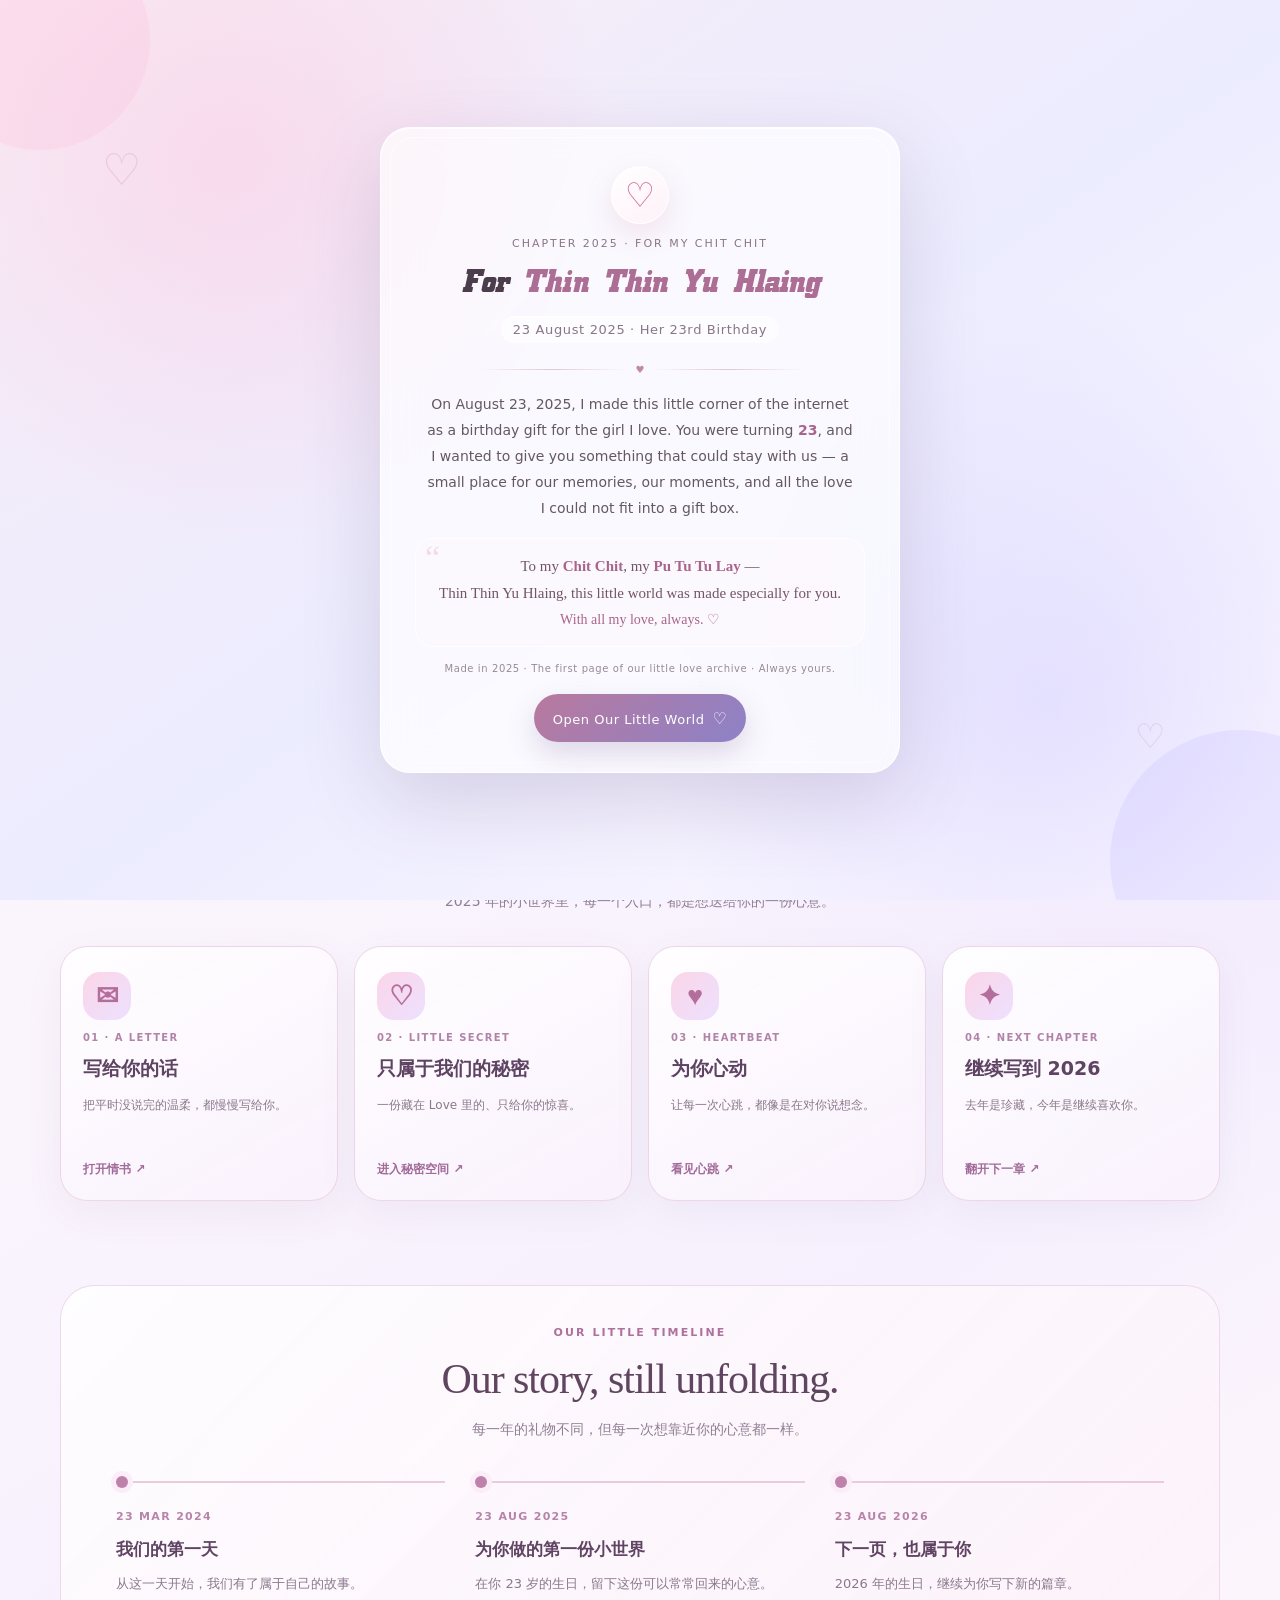
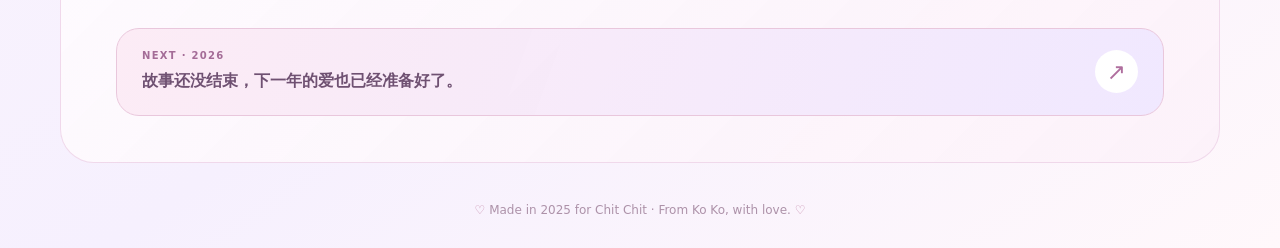
==== 2025-For-My-Girlfriend/index.html @ 8fcfdfe8 "Add files via upload" ====
<!DOCTYPE html>
<html lang="en">

<head>
    <link rel="manifest" href="../manifest.webmanifest">
    <meta name="mobile-web-app-capable" content="yes">
    <meta name="application-name" content="Our Love Hub">
    <meta charset="utf-8">
    <meta name="viewport" content="width=device-width, initial-scale=1.0">

    <title>Always Yours · 2025</title>

    <!-- CSS -->
    <link rel="stylesheet" href="css/style.css">

    <style>
      /* Critical opening-screen styles: keep the introduction above the existing homepage. */
      body.intro-locked { overflow: hidden !important; }
      #love-intro { position: fixed !important; inset: 0 !important; z-index: 99999 !important; display: flex !important; align-items: center !important; justify-content: center !important; }
      #love-intro.is-hidden { opacity: 0 !important; visibility: hidden !important; pointer-events: none !important; }
      #content { position: relative; z-index: 1; }
    </style>

    <!-- 图标 -->
    <link rel="icon" href="icons/apple-touch-icon.png">
    <link rel="apple-touch-icon" href="icons/apple-touch-icon.png">

    <meta name="apple-mobile-web-app-capable" content="yes">
    <meta name="apple-mobile-web-app-title" content="Our Love Hub">
    <meta name="theme-color" content="#f7eef9">

    <!-- Remember this little world after the first visit. -->
    <script>
      (function () {
        try {
          if (localStorage.getItem("thinthin_story_seen") === "1") {
            document.documentElement.classList.add("story-unlocked");
          }
        } catch (e) {
          try {
            if (sessionStorage.getItem("thinthin_story_seen") === "1") {
              document.documentElement.classList.add("story-unlocked");
            }
          } catch (_) {}
        }
      })();
    </script>

    <!-- JS -->
    <script src="js/index.js" defer></script>
<link rel="stylesheet" href="../assets/love-hub-family.css?v=20261009">
<script defer src="../assets/love-hub-family.js?v=20261009"></script>
<link rel="stylesheet" href="css/2025-responsive.css?v=20261009b">
</head>

<body class="intro-locked page-2025-home">
<!-- Unified Our Love Hub navigation -->
<header class="hub-family-nav" aria-label="Our Love Hub 网站导航">
  <a class="hub-brand" href="../Our-Journey/" aria-label="返回 Our Journey">
    <img src="../assets/icon-192.png" width="44" height="44" alt="Our Love Hub" loading="eager">
    <span><strong>Our Love Hub</strong><small>2024.03.23 · M ♡ T</small></span>
  </a>
  <nav class="hub-family-links" aria-label="爱的章节">
    <a href="../Our-Journey/" data-hub-page="journey">我们的世界</a>
    <a href="../2025-For-My-Girlfriend/" data-hub-page="2025">2025</a>
    <a href="../2026-For-My-Girlfriend/" data-hub-page="2026">2026</a>
    <a href="../Always-Yours-Chat/" data-hub-page="chat">悄悄话 ↗</a>
  </nav>
  <button class="hub-install-button" type="button" data-hub-install>♡ <span>添加到桌面</span></button>
</header>

  <section id="love-intro" class="love-intro" aria-label="A little introduction">
    <div class="intro-glow intro-glow-one"></div>
    <div class="intro-glow intro-glow-two"></div>
    <div class="intro-card">
      <div class="intro-heart" aria-hidden="true">♡</div>
      <p class="intro-kicker">CHAPTER 2025 · FOR MY CHIT CHIT</p>
      <h1>For <span>Thin Thin Yu Hlaing</span></h1>
      <p class="intro-date">23 August 2025 · Her 23rd Birthday</p>
      <div class="intro-divider"><span>♥</span></div>
      <p class="intro-message">
        On August 23, 2025, I made this little corner of the internet as a birthday gift for the girl I love.
        You were turning <strong>23</strong>, and I wanted to give you something that could stay with us —
        a small place for our memories, our moments, and all the love I could not fit into a gift box.
      </p>
      <p class="intro-love">
        To my <strong>Chit Chit</strong>, my <strong>Pu Tu Tu Lay</strong> —<br>
        Thin Thin Yu Hlaing, this little world was made especially for you.
        <br><span class="intro-sign">With all my love, always. ♡</span>
      </p>
      <p class="intro-made">Made in 2025 · The first page of our little love archive · Always yours.</p>
      <button id="enter-love" class="enter-love" type="button">
        <span>Open Our Little World</span><b aria-hidden="true">♡</b>
      </button>
    </div>
  </section>
  <main id="content" class="love2025-home" aria-label="2025 年的我们的故事">
    <section class="year2025-hero" aria-labelledby="year2025-heading">
      <div class="year2025-hero-copy">
        <p class="year2025-eyebrow"><span aria-hidden="true">✦</span> CHAPTER 2025 · A LITTLE WORLD MADE FOR YOU</p>
        <div class="year2025-birthday-tag"><span aria-hidden="true">♡</span> 23 AUGUST 2025 · 23RD BIRTHDAY</div>
        <h1 id="year2025-heading">The little moments<br><em>we call ours.</em></h1>
        <p class="year2025-hero-lead">这一年，把我想对你说的话、一起走过的日子，还有所有小小的喜欢，收藏在这里。</p>
        <p class="year2025-hero-sub">For Thin Thin Yu Hlaing — my Chit Chit, my always. ♡</p>
        <div class="year2025-hero-actions">
          <a class="year2025-button year2025-button-primary" href="./message/index.html">读一封写给你的信 <span aria-hidden="true">↗</span></a>
          <a class="year2025-button year2025-button-outline" href="#year2025-memories">看看我们的故事 <span aria-hidden="true">↓</span></a>
        </div>
        <div class="year2025-counter" aria-live="off"><span aria-hidden="true">♥</span><span id="runtime_span">从 2024.03.23 开始</span></div>
      </div>
      <div class="year2025-hero-art" aria-label="Ko Ko 和 Chit Chit 的合影卡片">
        <div class="year2025-aura year2025-aura-one" aria-hidden="true"></div>
        <div class="year2025-aura year2025-aura-two" aria-hidden="true"></div>
        <div class="year2025-photo-card year2025-photo-ko">
          <img src="img/boy.jpg" alt="Ko Ko" width="320" height="320" loading="eager">
          <span>Ko Ko</span>
        </div>
        <div class="year2025-photo-card year2025-photo-chit">
          <img src="img/girl.jpg" alt="Chit Chit" width="320" height="320" loading="eager">
          <span>Chit Chit</span>
        </div>
        <div class="year2025-art-mark" aria-hidden="true">M <span>♡</span> T</div>
        <p class="year2025-art-foot">EST. 23 MAR 2024 · TODAY, TOMORROW, ALWAYS</p>
      </div>
    </section>

    <section id="year2025-memories" class="year2025-section" aria-labelledby="year2025-memories-title">
      <div class="year2025-heading-group">
        <span class="year2025-section-label">JUST THE TWO OF US <span aria-hidden="true">♡</span></span>
        <h2 id="year2025-memories-title">Four little places, one big love.</h2>
        <p>2025 年的小世界里，每一个入口，都是想送给你的一份心意。</p>
      </div>
      <div class="year2025-memory-grid">
        <a class="year2025-memory year2025-letter" href="./message/index.html">
          <span class="year2025-memory-symbol" aria-hidden="true">✉</span>
          <span class="year2025-memory-kicker">01 · A LETTER</span>
          <strong>写给你的话</strong>
          <span class="year2025-memory-copy">把平时没说完的温柔，都慢慢写给你。</span>
          <span class="year2025-memory-link">打开情书 ↗</span>
        </a>
        <a class="year2025-memory year2025-secret" href="./Love/index.html">
          <span class="year2025-memory-symbol" aria-hidden="true">♡</span>
          <span class="year2025-memory-kicker">02 · LITTLE SECRET</span>
          <strong>只属于我们的秘密</strong>
          <span class="year2025-memory-copy">一份藏在 Love 里的、只给你的惊喜。</span>
          <span class="year2025-memory-link">进入秘密空间 ↗</span>
        </a>
        <a class="year2025-memory year2025-heart" href="./heartbeat/index.html">
          <span class="year2025-memory-symbol" aria-hidden="true">♥</span>
          <span class="year2025-memory-kicker">03 · HEARTBEAT</span>
          <strong>为你心动</strong>
          <span class="year2025-memory-copy">让每一次心跳，都像是在对你说想念。</span>
          <span class="year2025-memory-link">看见心跳 ↗</span>
        </a>
        <a class="year2025-memory year2025-next" href="../2026-For-My-Girlfriend/">
          <span class="year2025-memory-symbol" aria-hidden="true">✦</span>
          <span class="year2025-memory-kicker">04 · NEXT CHAPTER</span>
          <strong>继续写到 2026</strong>
          <span class="year2025-memory-copy">去年是珍藏，今年是继续喜欢你。</span>
          <span class="year2025-memory-link">翻开下一章 ↗</span>
        </a>
      </div>
    </section>

    <section class="year2025-timeline" aria-labelledby="year2025-timeline-heading">
      <div class="year2025-timeline-intro">
        <span class="year2025-section-label">OUR LITTLE TIMELINE</span>
        <h2 id="year2025-timeline-heading">Our story, still unfolding.</h2>
        <p>每一年的礼物不同，但每一次想靠近你的心意都一样。</p>
      </div>
      <ol class="year2025-timeline-track">
        <li><time datetime="2024-03-23">23 MAR 2024</time><strong>我们的第一天</strong><p>从这一天开始，我们有了属于自己的故事。</p></li>
        <li><time datetime="2025-08-23">23 AUG 2025</time><strong>为你做的第一份小世界</strong><p>在你 23 岁的生日，留下这份可以常常回来的心意。</p></li>
        <li><time datetime="2026-08-23">23 AUG 2026</time><strong>下一页，也属于你</strong><p>2026 年的生日，继续为你写下新的篇章。</p></li>
      </ol>
      <a class="year2025-chapter-cta" href="../2026-For-My-Girlfriend/">
        <span><small>NEXT · 2026</small><strong>故事还没结束，下一年的爱也已经准备好了。</strong></span>
        <span class="year2025-chapter-arrow" aria-hidden="true">↗</span>
      </a>
    </section>
    <footer class="year2025-footer"><span aria-hidden="true">♡</span> Made in 2025 for Chit Chit · From Ko Ko, with love. <span aria-hidden="true">♡</span></footer>
  </main>
</body>

</html>
---- 2025-For-My-Girlfriend/css/style.css ----
* {
    margin: 0;
    padding: 0
}

body {
    background-color: #FFF;
    background-image: linear-gradient(180deg, #CBCFFC, #FFF);
    background-repeat: no-repeat
}

@font-face {
    font-family: xbc;
    src: url("../fonts/a.ttf")
}

#ti {
    font: 13px xbc, Arial, sans-serif;
    font-size: 200%;
    margin: 30px 10px 0px;
    text-shadow: 5px 5px 5px #909090
}

#hitokoto {
    font-size: 80%;
    margin: 13px 10px
}

h4 {
    font-family: xbc;
    padding-left: 10px
}

#content {
    width: 95%;
    max-width: 430px;
    height: 600px;
    margin: 0 auto;
}

.box-box {
    text-align: center
}

.box-top {
    margin: 5px 5px 25px
}

.box {
    text-align: center;
    margin: 5px 5px 10px;
    padding: 5px;
    border-radius: 10px;
    background: #FFF;
    box-shadow: 2px 2px 5px #CBCFFC, -3px -3px 5px #FFF
}

.newweb hr {
    margin-left: 25px
}

.main {
    width: auto;
    height: 150px;
    padding: 2% 0
}

.main-1 {
    width: 40%;
    height: auto;
    float: left
}

.main-2 {
    width: 57%;
    height: auto;
    float: left;
    padding-left: 3%
}

center {
    margin: 13px;
    font-size: 80%
}

.img {
    width: 65%;
    height: 65%;
    margin: 0 auto;
    display: block;
    border-radius: 10em;
    box-shadow: 3px 3px 8px 1px silver;
    margin-top: 1em;
    align-content: center
}

.box-foot {
    clear: both;
    margin-top: 50px
}

.boxbox {
    margin: 0 auto;
    width: 80%;
    border-radius: 20px;
    background: #FFF;
    box-shadow: inset 2px 2px 5px #CBCFFC, inset -3px -3px 5px #FFF
}

.box-box font {
    text-align: center;
    padding: 8px;
    border-radius: 50%;
    background: #FFF;
    box-shadow: inset 3px 3px 5px #CBCFFC, inset -5px -5px 5px #FFF
}

font.zuobiao i {
    line-height: 1.8;
    margin-right: 6px;
    vertical-align: middle;
    background-image: url(../img/zuobiao.svg);
    background-size: 100%;
    width: 15px;
    height: 15px;
    display: inline-block;
    margin-top: -2px
}

.newweb {
    font-size: 13px
}

font.newweb i {
    line-height: 1.8;
    margin: 0 6px 0;
    vertical-align: middle;
    background-image: url(../img/web.svg);
    background-size: 100%;
    width: 15px;
    height: 15px;
    display: inline-block
}

font.qq i {
    line-height: 1.8;
    vertical-align: middle;
    background-image: url(../img/qq.svg);
    background-size: 100%;
    width: 20px;
    height: 20px;
    display: inline-block
}

font.admin i {
    line-height: 1.8;
    margin-right: 6px;
    vertical-align: middle;
    background-image: url(../img/admin.svg);
    background-size: 100%;
    width: 15px;
    height: 15px;
    display: inline-block;
    margin-top: -2px
}

font.zfb i {
    line-height: 1.8;
    vertical-align: middle;
    background-image: url(../img/zfb.svg);
    background-size: 100%;
    width: 20px;
    height: 20px;
    display: inline-block
}

font.github i {
    line-height: 1.8;
    vertical-align: middle;
    background-image: url(../img/github.svg);
    background-size: 100%;
    width: 20px;
    height: 20px;
    display: inline-block
}

font.vx i {
    line-height: 1.8;
    vertical-align: middle;
    background-image: url(../img/vx.jpg);
    background-size: 100%;
    width: 20px;
    height: 20px;
    display: inline-block
}

.ju {
    text-align: center
}

.foot {
    padding: 12px;
    margin-top: 25px;
    border-radius: 250px;
    background: #FFF;
    box-shadow: inset 3px 3px 5px #CBCFFC, inset -3px -3px 5px #FFF;
    text-align: justify
}

.foot font {
    padding: 5px;
    margin: 0 5px 0 0;
    border-radius: 250px;
    background: #FFF;
    box-shadow: 2px 2px 5px #CBCFFC, -3px -3px 5px #FFF;
    -webkit-transition-duration: 0.6s;
    transition-duration: 0.6s
}

.foot font:hover {
    background-color: #FFF;
    box-shadow: inset 2px 2px 3px #CBCFFC, inset -3px -3px 3px #FFF
}

.foot font i {
    line-height: 1.8;
    margin: -5px 6px 0;
    vertical-align: middle;
    background-image: url(../img/footweb.svg);
    background-size: 100%;
    width: 15px;
    height: 15px;
    display: inline-block
}

a {
    text-decoration: none;
    margin-right: 5px
}

a:link {
    color: #000000
}

a:visited {
    color: #000000
}

a:hover {
    color: #CBCFFC
}

a:active {
    color: #CBCFFC
}

.footer {
    width: 300px;
    margin: 35px auto;
    font-size: 11px;
    text-align: center;
    bottom: 10px
}

.custom {
    /*min-height: 70px;
	text-align: center;*/
    margin: 20px 0;
}

#app-cover {
    /*position: absolute;
    top: 50%;
    right: 0;
    left: 0;*/
    max-width: 430px;
    min-width: 100%;
    height: auto;
    /*margin: -4px auto;*/
    margin-top: 100px;
}

#bg-artwork {
    position: fixed;
    top: -30px;
    right: -30px;
    bottom: -30px;
    left: -30px;
    background-image: url(http://k003.kiwi6.com/hotlink/8msy543338/1.jpg);
    background-repeat: no-repeat;
    background-size: cover;
    background-position: 50%;
    filter: blur(40px);
    -webkit-filter: blur(40px);
    z-index: 1;
}

#bg-layer {
    position: fixed;
    top: 0;
    right: 0;
    bottom: 0;
    left: 0;
    background-color: #fff;
    opacity: 0.51;
    z-index: 2;
}

#player {
    position: relative;
    height: 100%;
    z-index: 3;
}

#player-track {
    position: absolute;
    top: 0;
    right: 15px;
    left: 15px;
    padding: 13px 22px 10px 184px;
    background-color: #fff7f7;
    border-radius: 15px 15px 0 0;
    transition: 0.3s ease top;
    z-index: 1;
}

#player-track.active {
    top: -92px;
}

#album-name {
    color: #54576f;
    font-size: 17px;
    font-weight: bold;
}

#track-name {
    color: #acaebd;
    font-size: 13px;
    margin: 2px 0 13px 0;
}

#track-time {
    height: 12px;
    margin-bottom: 3px;
    overflow: hidden;
}

#current-time {
    float: left;
}

#track-length {
    float: right;
}

#current-time,
#track-length {
    color: transparent;
    font-size: 11px;
    background-color: #ffe8ee;
    border-radius: 10px;
    transition: 0.3s ease all;
}

#track-time.active #current-time,
#track-time.active #track-length {
    color: #f86d92;
    background-color: transparent;
}

#s-area,
#seek-bar {
    position: relative;
    height: 4px;
    border-radius: 4px;
}

#s-area {
    background-color: #ffe8ee;
    cursor: pointer;
}

#ins-time {
    position: absolute;
    top: -29px;
    color: #fff;
    font-size: 12px;
    white-space: pre;
    padding: 5px 6px;
    border-radius: 4px;
    display: none;
}

#s-hover {
    position: absolute;
    top: 0;
    bottom: 0;
    left: 0;
    opacity: 0.2;
    z-index: 2;
}

#ins-time,
#s-hover {
    background-color: #3b3d50;
}

#seek-bar {
    content: '';
    position: absolute;
    top: 0;
    bottom: 0;
    left: 0;
    width: 0;
    background-color: #fd6d94;
    transition: 0.2s ease width;
    z-index: 1;
}

#player-content {
    position: relative;
    height: 100%;
    background-color: #fff;
    box-shadow: 0 30px 80px #656565;
    border-radius: 15px;
    z-index: 2;
}

#album-art {
    position: absolute;
    top: -40px;
    width: 115px;
    height: 115px;
    margin-left: 40px;
    -webkit-transform: rotateZ(0);
    transform: rotateZ(0);
    transition: 0.3s ease all;
    box-shadow: 0 0 0 10px #fff;
    border-radius: 50%;
    overflow: hidden;
}

#album-art.active {
    top: -60px;
    box-shadow: 0 0 0 4px #fff7f7, 0 30px 50px -15px #afb7c1;
}

#album-art:before {
    content: '';
    position: absolute;
    top: 50%;
    right: 0;
    left: 0;
    width: 20px;
    height: 20px;
    margin: -10px auto 0 auto;
    background-color: #d6dee7;
    border-radius: 50%;
    box-shadow: inset 0 0 0 2px #fff;
    z-index: 2;
}

#album-art img {
    display: block;
    position: absolute;
    top: 0;
    left: 0;
    width: 100%;
    height: 100%;
    opacity: 0;
    z-index: -1;
}

#album-art img.active {
    opacity: 1;
    z-index: 1;
}

#album-art.active img.active {
    z-index: 1;
    -webkit-animation: rotateAlbumArt 3s linear 0s infinite forwards;
    animation: rotateAlbumArt 3s linear 0s infinite forwards;
}

@-webkit-keyframes rotateAlbumArt {
    0% {
        -webkit-transform: rotateZ(0);
        transform: rotateZ(0);
    }

    100% {
        -webkit-transform: rotateZ(360deg);
        transform: rotateZ(360deg);
    }
}

@keyframes rotateAlbumArt {
    0% {
        -webkit-transform: rotateZ(0);
        transform: rotateZ(0);
    }

    100% {
        -webkit-transform: rotateZ(360deg);
        transform: rotateZ(360deg);
    }
}

#buffer-box {
    position: absolute;
    top: 50%;
    right: 0;
    left: 0;
    height: 13px;
    color: #1f1f1f;
    font-size: 13px;
    font-family: Helvetica;
    text-align: center;
    font-weight: bold;
    line-height: 1;
    padding: 6px;
    margin: -12px auto 0 auto;
    background-color: rgba(255, 255, 255, 0.19);
    opacity: 0;
    z-index: 2;
}

#album-art img,
#buffer-box {
    transition: 0.1s linear all;
}

#album-art.buffering img {
    opacity: 0.25;
}

#album-art.buffering img.active {
    opacity: 0.8;
    filter: blur(2px);
    -webkit-filter: blur(2px);
}

#album-art.buffering #buffer-box {
    opacity: 1;
}

#player-controls {
    width: 250px;
    height: 100%;
    margin: 0 5px 0 141px;
    float: right;
    overflow: hidden;
}

.control {
    width: 33.333%;
    float: left;
    padding: 12px 0;
}

.button {
    width: 26px;
    height: 26px;
    padding: 25px;
    background-color: #fff;
    border-radius: 6px;
    cursor: pointer;
}

.button i {
    display: block;
    color: #d6dee7;
    font-size: 26px;
    text-align: center;
    line-height: 1;
}

.button,
.button i {
    transition: 0.2s ease all;
}

.button:hover {
    background-color: #d6d6de;
}

.button:hover i {
    color: #fff;
}

#follow-me-link {
    top: 10px;
    font-size: 13px;
    padding: 5px 7px;
    background-color: #f86d92;
    border-radius: 2px;
}

#share-link {
    top: 45px;
    width: 16px;
    height: 16px;
    padding: 10px;
    font-size: 16px;
    background-color: #7dca24;
    border-radius: 50%;
}

#follow-me-link,
#share-link {
    position: fixed;
    right: 10px;
    color: #fff;
    text-align: center;
    text-decoration: none;
    z-index: 125;
}


/* ===== Homepage stable visual layer ===== */
html { min-height: 100%; }
body {
  min-height: 100vh;
  overflow-x: hidden;
  background: linear-gradient(180deg, #cbcffc 0%, #f4f3ff 48%, #ffffff 100%);
  color: #222;
}
#content {
  width: min(92%, 430px) !important;
  max-width: 430px !important;
  min-height: 0 !important;
  height: auto !important;
  margin: 0 auto !important;
  padding: 26px 0 8px;
  box-sizing: border-box;
}
#ti {
  margin: 4px 10px 0 !important;
  text-align: center;
  font-size: 34px !important;
  line-height: 1.15;
  text-shadow: 0 4px 12px rgba(70,60,90,.16);
}
#hitokoto {
  margin: 12px 10px 18px !important;
  text-align: center;
  color: #514b59;
  font-size: 14px;
  line-height: 1.6;
}
.custom { margin: 14px 0 12px !important; }
.custom .box {
  padding: 10px 8px;
  border-radius: 16px;
  background: rgba(255,255,255,.72);
  box-shadow: 0 8px 22px rgba(100,90,150,.12);
}
.custom #runtime_span {
  font-size: 13px;
  color: #665d73;
  font-weight: 600;
  letter-spacing: .1px;
}
.box-box { margin: 8px 0 16px !important; text-align:center; }
.box-top { margin: 8px 5px 14px !important; }
.box-box font {
  display: inline-block;
  padding: 10px 13px;
  border-radius: 999px;
  background: rgba(255,255,255,.78);
  box-shadow: 0 7px 18px rgba(100,90,150,.12);
}
.box-box font.vx i {
  width: 22px !important;
  height: 22px !important;
  background-size: contain !important;
  background-repeat: no-repeat !important;
}
.love-text {
  width: auto !important;
  margin: 8px 5px 18px !important;
  padding: 8px 10px !important;
  font-family: 'Brush Script MT', 'Segoe Script', cursive;
  font-size: 16px !important;
  line-height: 1.35;
  color: #3f3440;
  text-shadow: 0 2px 5px rgba(45,26,80,.18);
  border-radius: 14px !important;
  background: rgba(255,255,255,.58) !important;
  box-shadow: 0 7px 18px rgba(100,90,150,.08) !important;
}
/* The two profile rows are intentionally kept in the original two-column structure. */
.main {
  display: flex !important;
  align-items: center;
  width: 100% !important;
  min-height: 150px;
  height: auto !important;
  padding: 8px 0 !important;
  margin: 0 !important;
  clear: both;
  box-sizing: border-box;
  gap: 0 !important;
}
.main-1 {
  width: 40% !important;
  flex: 0 0 40% !important;
  height: auto !important;
  float: none !important;
  box-sizing: border-box;
}
.main-2 {
  width: 60% !important;
  flex: 0 0 60% !important;
  height: auto !important;
  float: none !important;
  padding-left: 8px !important;
  box-sizing: border-box;
}
.main .box {
  box-sizing: border-box;
  background: rgba(255,255,255,.70);
  box-shadow: 0 7px 20px rgba(100,90,150,.10);
}
.main-1 .box { margin-left: 5px; margin-right: 5px; }
.main-2 .box { margin-left: 2px; margin-right: 5px; }
.main .img {
  display: block !important;
  width: 108px !important;
  height: 108px !important;
  max-width: 108px !important;
  min-width: 0 !important;
  object-fit: cover !important;
  margin: 8px auto 9px !important;
  border: 4px solid rgba(255,255,255,.94);
  border-radius: 50% !important;
  box-sizing: border-box;
  box-shadow: 0 7px 20px rgba(90,75,110,.18);
}
.boxbox {
  width: 82% !important;
  max-width: 125px;
  margin: 0 auto !important;
  box-sizing: border-box;
  border-radius: 999px;
  background: rgba(255,255,255,.80);
  box-shadow: 0 5px 14px rgba(90,75,110,.08);
}
center { margin: 6px !important; font-size: 80%; }
.boxbox font.admin { font-size: .82rem; white-space: nowrap; color:#514753; }
.ju { padding: 7px 4px !important; }
.ju h4 { padding-left: 0 !important; line-height: 1.45; }
font.zuobiao i {
  width: 15px !important;
  height: 15px !important;
  min-width: 15px;
  display: inline-block !important;
  background-size: contain !important;
  background-repeat: no-repeat !important;
  vertical-align: middle;
}
font.newweb i {
  width: 15px !important;
  height: 15px !important;
  background-size: contain !important;
  background-repeat: no-repeat !important;
}
.newweb { font-size: 12px !important; line-height: 1.5; }
.main-2 .box:last-child { font-size: 11px; line-height: 1.45; }
.foot {
  display: flex !important;
  align-items: center;
  justify-content: center;
  gap: 8px;
  width: auto !important;
  max-width: 300px;
  padding: 9px !important;
  margin: 12px auto 22px !important;
  border-radius: 18px !important;
  background: rgba(255,255,255,.72);
  box-shadow: 0 8px 22px rgba(100,90,150,.10);
  text-align: center !important;
  box-sizing: border-box;
}
.foot font {
  flex: 1 1 0;
  margin: 0 !important;
  padding: 8px 6px !important;
  border-radius: 13px !important;
  background: rgba(255,255,255,.78);
  box-shadow: 0 4px 12px rgba(100,90,150,.07);
  white-space: nowrap;
}
.foot font i { width:15px; height:15px; background-size:contain; }
.footer { width:auto !important; margin: 20px auto 8px !important; font-size: 10px; color:#817786; }
.footer a, .footer a:link, .footer a:visited { color:#817786; }
/* Hide the unused native audio element; the existing audio source/functionality is untouched. */
audio { display:none !important; }
@media (max-width: 600px) {
  #content { width: 94% !important; padding-top: 22px; }
  .main { min-height: 145px; }
  .main .img { width: 92px !important; height: 92px !important; max-width:92px !important; }
  .main-2 { padding-left: 6px !important; }
  .newweb { font-size: 11px !important; }
}


/* ===== Romantic birthday opening — isolated overlay ===== */
.love-intro {
  position: fixed !important; inset: 0 !important; z-index: 99999 !important;
  display: flex !important; align-items: center !important; justify-content: center !important;
  padding: 22px !important; box-sizing: border-box; overflow: hidden;
  background:
    radial-gradient(circle at 18% 18%, rgba(255,183,214,.34), transparent 30%),
    radial-gradient(circle at 82% 78%, rgba(191,185,255,.34), transparent 32%),
    linear-gradient(145deg,#f9edf5 0%,#ececff 52%,#fffaff 100%) !important;
  transition: opacity .65s ease, visibility .65s ease;
}
.love-intro.is-hidden { opacity: 0 !important; visibility: hidden !important; pointer-events: none !important; }
.intro-card {
  position: relative; z-index: 2; width: min(100%, 520px); max-height: calc(100vh - 44px);
  overflow: auto; box-sizing: border-box; padding: 38px 34px 30px; text-align: center;
  border: 1px solid rgba(255,255,255,.9); border-radius: 30px;
  background: rgba(255,255,255,.67);
  box-shadow: 0 28px 80px rgba(93,65,112,.18), inset 0 1px 0 rgba(255,255,255,.95);
  backdrop-filter: blur(18px); -webkit-backdrop-filter: blur(18px);
  animation: introCardIn .85s cubic-bezier(.2,.75,.2,1) both;
}
.intro-heart { width: 56px; height: 56px; margin: 0 auto 13px; display: grid; place-items:center; border-radius:50%;
  color:#d978a0; font-size:34px; background:rgba(255,255,255,.78);
  box-shadow:0 10px 28px rgba(190,110,151,.16); animation:introHeart 2.8s ease-in-out infinite; }
.intro-kicker { margin:0 0 10px; font-size:11px; letter-spacing:.18em; text-transform:uppercase; color:#8c7489; }
.intro-card h1 { margin:0; font-family:xbc,Georgia,serif; font-size:clamp(26px,6vw,36px); font-weight:500; line-height:1.25; color:#4b3d4c; }
.intro-card h1 span { color:#ad6e95; }
.intro-date { margin:11px 0 0; font-size:13px; letter-spacing:.05em; color:#897587; }
.intro-divider { display:flex; align-items:center; gap:10px; margin:21px auto 17px; width:72%; color:#c487a8; font-size:10px; }
.intro-divider::before,.intro-divider::after { content:''; height:1px; flex:1; background:linear-gradient(90deg,transparent,rgba(196,135,168,.45),transparent); }
.intro-message { margin:0 auto; max-width:425px; font-size:14px; line-height:1.85; color:#655765; }
.intro-message strong,.intro-love strong { color:#a8648c; font-weight:600; }
.intro-love { margin:17px auto 0; font-family:Georgia,serif; font-size:15px; line-height:1.75; color:#725567; }
.intro-sign { color:#a8648c; font-size:14px; }
.intro-made { margin:16px 0 20px; font-size:10px; letter-spacing:.06em; color:#9a8998; }
.enter-love { border:0; outline:0; min-width:200px; padding:12px 19px; border-radius:999px; cursor:pointer; color:#fff;
  font:inherit; font-size:13px; letter-spacing:.04em; background:linear-gradient(135deg,#b8799e,#8d82c7);
  box-shadow:0 12px 28px rgba(132,103,154,.24); transition:transform .25s ease,box-shadow .25s ease,filter .25s ease; }
.enter-love:hover { transform:translateY(-2px); box-shadow:0 16px 32px rgba(132,103,154,.28); filter:brightness(1.03); }
.enter-love b { margin-left:8px; font-size:16px; font-weight:400; }
.intro-glow { position:absolute; border-radius:50%; pointer-events:none; }
.intro-glow-one { width:220px;height:220px;top:-70px;left:-70px;background:rgba(255,180,213,.2); }
.intro-glow-two { width:260px;height:260px;right:-90px;bottom:-90px;background:rgba(178,173,255,.18); }
@keyframes introCardIn { from {opacity:0;transform:translateY(18px) scale(.98)} to {opacity:1;transform:translateY(0) scale(1)} }
@keyframes introHeart { 0%,100%{transform:scale(1)} 50%{transform:scale(1.06)} }
@media (max-width:480px){ .love-intro{padding:14px !important}.intro-card{padding:30px 22px 24px;border-radius:25px}.intro-message{font-size:13px;line-height:1.75}.intro-love{font-size:14px}.intro-date{font-size:12px} }
@media (prefers-reduced-motion:reduce){.intro-card,.intro-heart{animation:none}.love-intro,.enter-love{transition:none}}

/* ===== Romantic polish v2 — visual only, no data/function changes ===== */
.love-intro::before,
.love-intro::after {
  content: '♡';
  position: absolute;
  pointer-events: none;
  color: rgba(184, 118, 157, .22);
  font-family: Georgia, serif;
  font-size: 44px;
  animation: introFloat 8s ease-in-out infinite;
}
.love-intro::before { left: 8%; top: 16%; }
.love-intro::after { right: 9%; bottom: 16%; font-size: 34px; animation-delay: -3.5s; }
.intro-card::before {
  content: '';
  position: absolute;
  inset: 9px;
  border: 1px solid rgba(255,255,255,.58);
  border-radius: 24px;
  pointer-events: none;
}
.intro-card > * { position: relative; z-index: 1; }
.intro-heart {
  border: 1px solid rgba(255,255,255,.85);
  color: #cf739d;
  background: linear-gradient(145deg,rgba(255,255,255,.92),rgba(255,238,247,.74));
}
.intro-card h1 { letter-spacing: -.025em; }
.intro-date {
  display: inline-block;
  padding: 6px 12px;
  border-radius: 999px;
  background: rgba(255,255,255,.54);
  box-shadow: inset 0 1px 0 rgba(255,255,255,.8);
}
.intro-message {
  max-width: 430px;
  text-wrap: pretty;
}
.intro-love {
  position: relative;
  padding: 14px 18px;
  border-radius: 18px;
  background: rgba(255,248,252,.46);
  border: 1px solid rgba(255,255,255,.62);
}
.intro-love::before {
  content: '“';
  position: absolute;
  left: 9px;
  top: 2px;
  font-family: Georgia, serif;
  font-size: 34px;
  line-height: 1;
  color: rgba(194,119,156,.22);
}
.enter-love {
  position: relative;
  overflow: hidden;
}
.enter-love::before {
  content: '';
  position: absolute;
  top: 0;
  left: -45%;
  width: 28%;
  height: 100%;
  transform: skewX(-20deg);
  background: rgba(255,255,255,.22);
  animation: buttonShimmer 4.5s ease-in-out infinite;
}
.enter-love span,.enter-love b { position: relative; z-index: 1; }
@keyframes introFloat {
  0%,100% { transform: translate3d(0,0,0) rotate(-8deg); opacity:.45; }
  50% { transform: translate3d(0,-16px,0) rotate(8deg); opacity:.8; }
}
@keyframes buttonShimmer {
  0%,55%,100% { left:-45%; }
  75% { left:125%; }
}
@media (max-width:600px) {
  .love-intro::before { left: 4%; top: 10%; font-size: 30px; }
  .love-intro::after { right: 5%; bottom: 10%; font-size: 26px; }
  .intro-card::before { inset: 7px; border-radius: 20px; }
  .intro-love { padding: 12px 14px; }
}
@media (prefers-reduced-motion:reduce) {
  .love-intro::before,.love-intro::after,.enter-love::before { animation:none; }
}


/* ===== Romantic polish v3 — profile warmth & gentle details ===== */
#content { position: relative; }
#content::before,
#content::after {
  content: '♡';
  position: fixed;
  z-index: 0;
  pointer-events: none;
  color: rgba(194, 123, 164, .14);
  font-family: Georgia, serif;
  font-size: 28px;
  animation: softSideFloat 9s ease-in-out infinite;
}
#content::before { left: calc(50% - 255px); top: 38%; }
#content::after { left: calc(50% + 225px); top: 62%; font-size: 22px; animation-delay: -4s; }
#content > * { position: relative; z-index: 1; }

#ti {
  letter-spacing: .035em;
  font-weight: 700;
}
#ti::after {
  content: '♡';
  display: block;
  margin-top: 5px;
  font-family: Georgia, serif;
  font-size: 12px;
  font-weight: 400;
  letter-spacing: .15em;
  color: rgba(190, 113, 155, .62);
}

.custom .box {
  position: relative;
  overflow: hidden;
  border: 1px solid rgba(255,255,255,.76);
}
.custom .box::before {
  content: '';
  position: absolute;
  left: 18%; right: 18%; top: 0;
  height: 1px;
  background: linear-gradient(90deg, transparent, rgba(205,132,171,.4), transparent);
}

.main .box {
  border: 1px solid rgba(255,255,255,.68);
  transition: transform .28s ease, box-shadow .28s ease, background .28s ease;
}
.main-1 .box:hover,
.main-2 .box:hover {
  transform: translateY(-3px);
  background: rgba(255,255,255,.82);
  box-shadow: 0 13px 28px rgba(105,83,130,.13);
}
.main .img {
  border-color: rgba(255,255,255,.98) !important;
  box-shadow: 0 0 0 5px rgba(240,188,216,.18), 0 9px 22px rgba(90,75,110,.18) !important;
  transition: transform .35s ease, box-shadow .35s ease;
}
.main .box:hover .img {
  transform: scale(1.025);
  box-shadow: 0 0 0 6px rgba(240,188,216,.22), 0 12px 26px rgba(90,75,110,.20) !important;
}

.main-2 .ju h4 .zuobiao {
  color: #5d5060;
}
.main-2 .box:nth-child(2) {
  border-left: 2px solid rgba(204,137,174,.22);
}
.main-2 .box:nth-child(3) {
  color: #776876;
  font-size: 11px;
  background: rgba(255,250,253,.68);
}

.boxbox {
  border: 1px solid rgba(255,255,255,.74);
}
.boxbox font.admin {
  letter-spacing: .02em;
}

.foot {
  position: relative;
  border: 1px solid rgba(255,255,255,.72);
}
.foot::before {
  content: '♡';
  position: absolute;
  left: 50%;
  top: -9px;
  transform: translateX(-50%);
  padding: 0 7px;
  background: #f8f7ff;
  color: rgba(194,123,164,.62);
  font-size: 13px;
}
.foot font:hover {
  color: #a86d91;
  transform: translateY(-2px);
}

.footer b {
  font-weight: 400;
  letter-spacing: .025em;
}

@keyframes softSideFloat {
  0%,100% { transform: translateY(0) rotate(-6deg); opacity:.35; }
  50% { transform: translateY(-13px) rotate(7deg); opacity:.7; }
}
@media (max-width: 600px) {
  #content::before { left: 3%; top: 40%; font-size: 20px; }
  #content::after { left: auto; right: 3%; top: 66%; font-size: 18px; }
}
@media (prefers-reduced-motion:reduce) {
  #content::before,#content::after { animation:none; }
  .main .box:hover .img { transform:none; }
}


/* ===== Romantic polish v4 — intimate connection details ===== */
/* A quiet visual bridge between the two profile cards */
.main + .foot {
  position: relative;
}
.main + .foot::after {
  content: '♡';
  position: absolute;
  left: 50%;
  top: 50%;
  transform: translate(-50%, -50%);
  width: 34px;
  height: 34px;
  display: grid;
  place-items: center;
  border-radius: 50%;
  background: rgba(255,255,255,.78);
  border: 1px solid rgba(216,154,188,.28);
  box-shadow: 0 5px 18px rgba(116,88,130,.10);
  color: rgba(196,103,150,.70);
  font-family: Georgia, serif;
  font-size: 17px;
  pointer-events: none;
}

/* More refined profile-name chips */
.boxbox {
  transition: transform .25s ease, box-shadow .25s ease, background .25s ease;
}
.main .box:hover .boxbox {
  transform: translateY(-1px);
  background: rgba(255,255,255,.88);
  box-shadow: 0 5px 15px rgba(111,82,126,.09);
}

/* Gentle heartbeat on the small heart marker, without moving the layout */
#content > .custom::after {
  animation: tinyHeartBeat 3.6s ease-in-out infinite;
  transform-origin: center;
}
@keyframes tinyHeartBeat {
  0%, 88%, 100% { transform: scale(1); }
  92% { transform: scale(1.08); }
  96% { transform: scale(1.02); }
}

/* Softer focus/hover states for keyboard and touch-friendly controls */
a:focus-visible {
  outline: 2px solid rgba(194,119,156,.42);
  outline-offset: 4px;
  border-radius: 12px;
}
.foot font a {
  transition: color .25s ease, letter-spacing .25s ease;
}
.foot font a:hover {
  letter-spacing: .015em;
}

@media (max-width:600px) {
  .main + .foot::after {
    width: 30px;
    height: 30px;
    font-size: 15px;
  }
}
@media (prefers-reduced-motion:reduce) {
  #content > .custom::after { animation:none; }
}

/* ===== Romantic V5 — heart + navigation refinement ===== */
/* The three focal controls: heartbeat, For You, Love */
.box-box .box-top {
  margin: 12px 5px 28px;
  position: relative;
}
.box-box .box-top::before,
.box-box .box-top::after {
  content: '♡';
  position: absolute;
  top: 50%;
  color: rgba(207,125,164,.28);
  font-family: Georgia, serif;
  font-size: 15px;
  transform: translateY(-50%);
  pointer-events: none;
}
.box-box .box-top::before { left: calc(50% - 76px); }
.box-box .box-top::after { right: calc(50% - 76px); }
.box-box .box-top > a {
  display: inline-flex;
  align-items: center;
  justify-content: center;
  width: 58px;
  height: 58px;
  border-radius: 50%;
  background: radial-gradient(circle at 38% 32%, rgba(255,255,255,.98), rgba(255,247,252,.92));
  border: 1px solid rgba(255,255,255,.9);
  box-shadow: 0 8px 22px rgba(112,91,140,.13), 0 0 0 7px rgba(255,255,255,.28), inset 2px 2px 5px rgba(255,255,255,.95);
  transition: transform .35s ease, box-shadow .35s ease;
}
.box-box .box-top > a:hover {
  transform: translateY(-2px) scale(1.045);
  box-shadow: 0 12px 28px rgba(112,91,140,.16), 0 0 0 8px rgba(244,190,214,.22), 0 0 24px rgba(229,142,183,.16);
}
.box-box .box-top .vx {
  width: 38px;
  height: 38px;
  padding: 0;
  display: grid;
  place-items: center;
  border-radius: 50%;
  background: rgba(255,255,255,.9);
  color: #ee8eae;
  box-shadow: inset 2px 2px 5px rgba(222,206,235,.35), inset -2px -2px 5px rgba(255,255,255,.95);
  animation: romanticHeartBreath 4s ease-in-out infinite;
}
.box-box .box-top .vx i {
  margin: 0;
  width: 22px;
  height: 22px;
  display: block;
  background-size: contain;
  background-repeat: no-repeat;
  background-position: center;
}
@keyframes romanticHeartBreath {
  0%,100% { transform: scale(1); }
  50% { transform: scale(1.06); }
}

/* Refined For You / Love navigation */
.foot {
  position: relative;
  padding: 10px !important;
  gap: 10px !important;
  max-width: 340px !important;
  border: 1px solid rgba(255,255,255,.78);
  background: rgba(255,255,255,.62) !important;
  box-shadow: 0 12px 30px rgba(105,88,139,.11), inset 1px 1px 3px rgba(255,255,255,.95) !important;
}
.foot::before {
  content: '♡';
  position: absolute;
  left: 50%;
  top: -10px;
  transform: translateX(-50%);
  padding: 0 7px;
  background: #f8f7ff;
  color: rgba(205,119,160,.55);
  font: 14px Georgia, serif;
}
.foot font {
  min-height: 48px;
  display: flex !important;
  align-items: center;
  justify-content: center;
  box-sizing: border-box;
  border: 1px solid rgba(255,255,255,.82);
  background: linear-gradient(145deg, rgba(255,255,255,.96), rgba(255,247,252,.82)) !important;
  box-shadow: 0 6px 16px rgba(105,88,139,.08) !important;
  transition: transform .28s ease, box-shadow .28s ease, background .28s ease !important;
}
.foot font:hover {
  transform: translateY(-3px);
  background: linear-gradient(145deg, #fff, #fff0f7) !important;
  box-shadow: 0 10px 22px rgba(205,119,160,.15), 0 0 0 1px rgba(230,164,193,.16) !important;
}
.foot font:active { transform: translateY(-1px) scale(.985); }
.foot font a {
  width: 100%;
  min-height: 48px;
  margin: 0 !important;
  display: flex;
  align-items: center;
  justify-content: center;
  gap: 4px;
  color: #3f3943 !important;
  font-size: 15px;
  font-weight: 500;
  letter-spacing: .01em;
}
.foot font i {
  width: 18px !important;
  height: 18px !important;
  margin: 0 5px 0 0 !important;
  opacity: .88;
  transition: transform .28s ease;
}
.foot font:hover i { transform: translateY(-1px) scale(1.08); }
.foot font:first-child::after {
  content: 'A little message for you';
  position: absolute;
  opacity: 0;
  pointer-events: none;
}
@media (max-width:600px) {
  .box-box .box-top > a { width: 54px; height: 54px; }
  .box-box .box-top .vx { width: 35px; height: 35px; }
  .box-box .box-top::before { left: calc(50% - 68px); }
  .box-box .box-top::after { right: calc(50% - 68px); }
  .foot { max-width: 310px !important; gap: 7px !important; }
  .foot font { min-height: 46px; }
  .foot font a { min-height: 46px; font-size: 14px; }
}
@media (prefers-reduced-motion:reduce) {
  .box-box .box-top .vx { animation:none; }
}
/* Date gate — a private little key to our story */
html.story-unlocked #love-intro{opacity:0 !important;visibility:hidden !important;pointer-events:none !important;}
html.story-unlocked body{overflow:auto !important;}
.story-date-gate{position:absolute;inset:0;display:flex;align-items:center;justify-content:center;padding:24px;background:rgba(245,243,255,.58);backdrop-filter:blur(14px);-webkit-backdrop-filter:blur(14px);opacity:0;visibility:hidden;pointer-events:none;transition:opacity .35s ease,visibility .35s ease;z-index:5}
.story-date-gate.is-open{opacity:1;visibility:visible;pointer-events:auto}
.story-date-card{width:min(430px,calc(100% - 30px));box-sizing:border-box;padding:30px 30px 26px;border:1px solid rgba(255,255,255,.82);border-radius:28px;background:linear-gradient(145deg,rgba(255,255,255,.94),rgba(250,244,255,.88));box-shadow:0 24px 70px rgba(122,91,154,.18),inset 0 1px 0 rgba(255,255,255,.95);text-align:center;transform:translateY(12px) scale(.97);transition:transform .4s cubic-bezier(.2,.8,.2,1)}
.story-date-gate.is-open .story-date-card{transform:translateY(0) scale(1)}
.story-date-heart{width:58px;height:58px;margin:-56px auto 15px;display:grid;place-items:center;border-radius:50%;background:rgba(255,255,255,.96);border:1px solid rgba(206,161,202,.28);box-shadow:0 10px 28px rgba(151,104,155,.14);font-size:34px;color:#c786b5}
.story-date-kicker{margin:0 0 7px;font-size:12px;letter-spacing:.16em;text-transform:uppercase;color:#a17d9c}
.story-date-card h2{margin:0;font-size:25px;line-height:1.25;color:#5f5065}
.story-date-hint{margin:10px 0 22px;color:#8a778d;font-size:14px}
.story-date-card label{display:block;margin-bottom:8px;font-size:12px;letter-spacing:.08em;text-transform:uppercase;color:#9a8097}
.story-date-card input{width:100%;height:52px;box-sizing:border-box;border:1px solid rgba(181,143,177,.28);border-radius:16px;background:rgba(255,255,255,.82);color:#625367;font:inherit;font-size:16px;text-align:center;outline:none;box-shadow:inset 0 1px 5px rgba(115,83,126,.04);transition:border-color .2s,box-shadow .2s,transform .2s}
.story-date-card input:focus{border-color:rgba(185,120,170,.65);box-shadow:0 0 0 4px rgba(211,153,197,.12)}
.story-date-card input.has-error{border-color:rgba(194,93,126,.65);animation:storyShake .28s ease}
.story-date-error{min-height:19px;margin:9px 0 5px;color:#b56582;font-size:12px}
.story-date-actions{display:flex;gap:10px;margin-top:10px}
.story-date-actions button{flex:1;height:48px;border:0;border-radius:15px;font:inherit;font-weight:600;cursor:pointer;transition:transform .2s,box-shadow .2s,background .2s}
#story-date-back{background:rgba(255,255,255,.78);color:#866d83;border:1px solid rgba(181,143,177,.18)}
#story-date-submit{background:linear-gradient(135deg,#b77caf,#9677c9);color:#fff;box-shadow:0 10px 24px rgba(142,103,165,.2)}
.story-date-actions button:hover{transform:translateY(-2px)}
#story-date-submit:hover{box-shadow:0 13px 28px rgba(142,103,165,.27)}
@keyframes storyShake{25%{transform:translateX(-4px)}75%{transform:translateX(4px)}}
@media(max-width:600px){.story-date-card{padding:27px 21px 22px;border-radius:24px}.story-date-card h2{font-size:22px}.story-date-heart{margin:-52px auto 13px}.story-date-actions button{height:46px}}
@media(prefers-reduced-motion:reduce){.story-date-card,.story-date-gate,.story-date-actions button{transition:none}.story-date-card input.has-error{animation:none}}


/* ===== Cross-device responsive + PWA safe-area polish ===== */
html { min-width: 320px; }
body { min-height: 100svh; overflow-x: hidden; }
#content {
  width: min(92vw, 760px) !important;
  max-width: 760px !important;
  min-height: 100svh;
  height: auto !important;
  margin: 0 auto;
  padding: 0 0 max(24px, env(safe-area-inset-bottom));
  box-sizing: border-box;
}
#ti, #hitokoto { text-align:center; }
#ti { margin-top: clamp(24px, 4vw, 38px); font-size: clamp(28px, 4vw, 34px); }
.custom { margin: clamp(16px, 2.8vw, 24px) 0; }
.box-box { padding-top: 2px; }
.box-box .box { border-radius: 18px; }
.main { min-height: 0; padding: clamp(9px, 1.5vw, 15px) 0 !important; }
.main-1, .main-2 { min-width: 0; }
.main .box { height: auto; }
.main-2 .box { overflow-wrap: anywhere; }
.main .img { width: clamp(92px, 12vw, 122px) !important; height: clamp(92px, 12vw, 122px) !important; max-width:none !important; }
.foot { max-width: min(370px, 100%); }
.footer { padding: 0 10px; }

/* Landscape tablets / smaller laptops */
@media (min-width: 601px) and (max-width: 1024px) {
  #content { width: min(90vw, 720px) !important; }
  .main .img { width: 112px !important; height: 112px !important; }
  .main-2 .newweb { font-size: 12px !important; }
}

/* Phones */
@media (max-width: 600px) {
  #content { width: min(94vw, 440px) !important; min-height: 100svh; padding-left: 1px; padding-right: 1px; }
  #ti { font-size: clamp(27px, 8vw, 31px); margin-top: 22px; }
  #hitokoto { margin-left: 6px; margin-right: 6px; }
  .main .img { width: 96px !important; height: 96px !important; }
  .main-2 { padding-left: 5px !important; }
  .main-2 .box { padding: 8px 6px; }
  .foot { width: calc(100% - 14px) !important; max-width: 360px; }
}

@media (max-width: 380px) {
  #content { width: 95vw !important; }
  .main .img { width: 88px !important; height: 88px !important; }
  .boxbox font.admin { font-size: .78rem; }
  .main-2 .newweb { font-size: 10.5px !important; }
  .main-2 .box:last-child { font-size: 10px; }
}

/* Very short screens / landscape phones: let the intro scroll instead of clipping. */
@media (max-height: 620px) {
  .love-intro { align-items:flex-start !important; padding-top:max(14px, env(safe-area-inset-top)) !important; padding-bottom:max(14px, env(safe-area-inset-bottom)) !important; }
  .intro-card { max-height:calc(100svh - 28px) !important; }
}

/* ===== Homepage compact finish v2 — remove artificial dead space ===== */
#content {
  min-height: auto !important;
  height: auto !important;
  padding-bottom: max(12px, env(safe-area-inset-bottom)) !important;
}

/* Keep the final memory area close to the content above it instead of stretching
   the page to one full viewport height. */
#content > .footer {
  margin: 12px auto max(8px, env(safe-area-inset-bottom)) !important;
  padding: 8px 14px 2px !important;
  width: min(100%, 360px) !important;
  box-sizing: border-box;
  line-height: 1.55;
  color: #867989;
}
#content > .footer::before {
  content: '♡  ·  ♡';
  display: block;
  margin: 0 auto 5px;
  color: rgba(197, 125, 165, .58);
  font: 14px/1 Georgia, serif;
  letter-spacing: .32em;
}
#content > .footer a {
  display: inline-block;
  margin: 0;
  padding: 3px 10px 5px;
  border-radius: 999px;
  background: rgba(255,255,255,.42);
  color: #7f7282 !important;
  transition: transform .22s ease, background .22s ease, box-shadow .22s ease;
}
#content > .footer a:hover {
  transform: translateY(-1px);
  background: rgba(255,255,255,.68);
  box-shadow: 0 6px 18px rgba(115, 91, 137, .08);
}

/* A little breathing room between the last profile block and the ending note. */
#content > .main:last-of-type {
  margin-bottom: 2px !important;
}

@media (max-width: 600px) {
  #content { padding-bottom: max(10px, env(safe-area-inset-bottom)) !important; }
  #content > .footer {
    margin-top: 8px !important;
    width: min(100%, 330px) !important;
    font-size: 10px !important;
  }
}

@media (prefers-reduced-motion: reduce) {
  #content > .footer a { transition: none; }
}


/* ===== Homepage V3 — compact romantic ending ===== */
#content { min-height: 0 !important; }
.foot { margin-bottom: 16px !important; }
.footer {
  position: relative;
  margin: 10px auto 6px !important;
  padding: 14px 10px 8px !important;
  text-align: center;
  font-size: 11px !important;
  letter-spacing: .015em;
}
.footer::before {
  content: '♡  ·  ♡  ·  ♡';
  display: block;
  margin: 0 auto 6px;
  color: rgba(194,123,164,.48);
  font: 12px/1 Georgia, serif;
  letter-spacing: .22em;
}
.footer::after {
  content: '';
  position: absolute;
  left: 22%; right: 22%; top: 6px;
  height: 1px;
  background: linear-gradient(90deg, transparent, rgba(205,132,171,.24), transparent);
}
.footer b {
  display: inline-block;
  padding: 6px 12px;
  border-radius: 999px;
  background: rgba(255,255,255,.48);
  border: 1px solid rgba(255,255,255,.68);
  box-shadow: 0 5px 16px rgba(100,90,150,.05);
}
@media (max-width:600px) {
  #content { padding-bottom: 5px; }
  .footer { padding-bottom: 6px !important; }
  .footer::before { margin-bottom: 5px; }
  .footer b { padding: 5px 10px; }
}

/* ===== Homepage V4 — compact bottom + responsive breathing room ===== */
html, body { height: auto; min-height: 100%; }
body { min-height: 100svh; }
#content {
  height: auto !important;
  min-height: 0 !important;
  max-height: none !important;
  margin-bottom: 0 !important;
  padding-bottom: max(8px, env(safe-area-inset-bottom)) !important;
}
#content > .main { min-height: 0 !important; height: auto !important; }
#content > .main .box { margin-top: 4px; margin-bottom: 7px; }
#content > .foot { margin-bottom: 9px !important; }
#content > .footer {
  margin-top: 2px !important;
  margin-bottom: max(6px, env(safe-area-inset-bottom)) !important;
  padding: 8px 10px 4px !important;
}
#content > .footer a { padding: 3px 9px 4px !important; }
@media (max-width: 600px) {
  #content { width: min(94vw, 440px) !important; }
  #content > .main { min-height: 0 !important; }
  #content > .foot { margin-top: 8px !important; margin-bottom: 7px !important; }
  #content > .footer { margin-top: 0 !important; padding-bottom: 3px !important; }
}



/* ===== Homepage V5 — compact romantic timeline ===== */
.story-timeline{
  position:relative;
  margin:6px auto 10px;
  padding:14px 12px 13px;
  border-radius:22px;
  background:linear-gradient(180deg,rgba(255,255,255,.58),rgba(255,250,253,.46));
  border:1px solid rgba(255,255,255,.78);
  box-shadow:0 10px 26px rgba(105,88,139,.08), inset 1px 1px 3px rgba(255,255,255,.9);
  overflow:hidden;
}
.story-timeline::before{
  content:'♡';
  position:absolute;
  right:18px;
  top:10px;
  color:rgba(199,125,164,.34);
  font:16px Georgia,serif;
}
.timeline-heading{text-align:center;margin:0 0 10px;}
.timeline-kicker{display:inline-block;font-size:9px;letter-spacing:.22em;color:rgba(167,112,150,.82);font-weight:700;}
.timeline-heart{display:inline-block;margin-left:5px;color:rgba(205,121,163,.52);font:14px Georgia,serif;}
.timeline-heading p{margin:4px 0 0;color:#8b7c8f;font-size:10px;line-height:1.45;}
.timeline-track{
  position:relative;
  display:grid;
  grid-template-columns:repeat(3,minmax(0,1fr));
  gap:8px;
}
.timeline-track::before{
  content:'';
  position:absolute;
  left:11%; right:11%; top:12px; height:1px;
  background:linear-gradient(90deg,transparent,rgba(207,137,172,.42),rgba(207,137,172,.26),transparent);
}
.timeline-item{
  position:relative;
  min-width:0;
  padding:18px 8px 8px;
  text-align:center;
  border-radius:16px;
  background:rgba(255,255,255,.48);
}
.timeline-dot{
  position:absolute;
  left:50%; top:7px;
  width:10px; height:10px;
  transform:translateX(-50%);
  border-radius:50%;
  background:linear-gradient(145deg,#fff,#f4d5e6);
  border:2px solid rgba(205,136,173,.48);
  box-shadow:0 0 0 4px rgba(255,255,255,.5),0 4px 10px rgba(179,123,159,.10);
}
.timeline-date{font-size:8px;letter-spacing:.11em;color:#b07d9d;font-weight:700;}
.timeline-item h3{margin:5px 0 3px;color:#62526a;font-size:11px;line-height:1.35;}
.timeline-item p{margin:0;color:#8b7d91;font-size:9px;line-height:1.45;}
.timeline-now{background:linear-gradient(180deg,rgba(255,246,251,.68),rgba(255,255,255,.42));}
@media(max-width:700px){
  .story-timeline{margin-top:4px;padding:13px 10px 11px;border-radius:20px;}
  .timeline-track{grid-template-columns:1fr;gap:6px;padding-left:10px;}
  .timeline-track::before{left:14px;right:auto;top:14px;bottom:14px;width:1px;height:auto;background:linear-gradient(180deg,transparent,rgba(207,137,172,.42),rgba(207,137,172,.22),transparent);}
  .timeline-item{padding:12px 10px 10px 28px;text-align:left;min-height:0;}
  .timeline-dot{left:14px;top:16px;width:9px;height:9px;}
  .timeline-item h3{font-size:11px;margin-top:4px;}
}
@media(prefers-reduced-motion:reduce){.timeline-dot{box-shadow:none;}}

/* ===== Homepage V6 — soft living romance ===== */
.home-love-note{
  width:min(100%, 360px);
  margin:-2px auto 12px;
  display:flex;
  align-items:center;
  justify-content:center;
  gap:9px;
  padding:6px 12px;
  box-sizing:border-box;
  border-radius:999px;
  background:rgba(255,255,255,.34);
  border:1px solid rgba(255,255,255,.56);
  color:#9a8395;
  font-size:9px;
  letter-spacing:.09em;
  text-transform:uppercase;
  box-shadow:0 5px 16px rgba(110,94,140,.04), inset 1px 1px 2px rgba(255,255,255,.75);
}
.home-love-note b{
  color:rgba(209,109,159,.8);
  font:14px/1 Georgia,serif;
  animation:homeHeartBreath 2.4s ease-in-out infinite;
}
@keyframes homeHeartBreath{0%,100%{transform:scale(1)}50%{transform:scale(1.18)}}

.story-timeline{isolation:isolate;}
.timeline-float-heart{
  position:absolute;
  z-index:0;
  pointer-events:none;
  color:rgba(205,121,163,.24);
  font-family:Georgia,serif;
  animation:timelineDrift 5.5s ease-in-out infinite;
}
.timeline-float-heart.heart-a{left:18px;top:24px;font-size:16px;animation-delay:-1.2s;}
.timeline-float-heart.heart-b{right:26px;bottom:18px;font-size:12px;animation-delay:-3.1s;}
.timeline-float-heart.heart-c{right:18px;top:46px;font-size:9px;animation-delay:-4.2s;}
@keyframes timelineDrift{0%,100%{transform:translate3d(0,0,0) rotate(-4deg);opacity:.45}50%{transform:translate3d(0,-5px,0) rotate(4deg);opacity:.85}}
.timeline-item{transition:transform .28s ease, box-shadow .28s ease, background .28s ease;}
.timeline-item:hover{transform:translateY(-2px);box-shadow:0 8px 18px rgba(112,91,135,.06);background:rgba(255,255,255,.62);}
.timeline-item.timeline-now{position:relative;overflow:hidden;}
.timeline-item.timeline-now::after{
  content:'';
  position:absolute;
  inset:auto -20% -30% auto;
  width:95px;height:95px;
  border-radius:50%;
  background:radial-gradient(circle,rgba(235,166,198,.18),transparent 70%);
  animation:nowGlow 3.8s ease-in-out infinite;
}
@keyframes nowGlow{0%,100%{transform:scale(.9);opacity:.6}50%{transform:scale(1.15);opacity:1}}
.timeline-now .timeline-dot{animation:nowDot 2.8s ease-in-out infinite;}
@keyframes nowDot{0%,100%{box-shadow:0 0 0 4px rgba(255,255,255,.5),0 4px 10px rgba(179,123,159,.10)}50%{box-shadow:0 0 0 7px rgba(222,151,185,.12),0 5px 16px rgba(179,123,159,.15)}}

@media (max-width:600px){
  .home-love-note{margin-bottom:10px;font-size:8px;gap:7px;padding:6px 9px;}
  .timeline-float-heart.heart-a{left:12px;top:18px;}
  .timeline-float-heart.heart-b{right:14px;bottom:12px;}
  .timeline-float-heart.heart-c{right:12px;top:38px;}
}
@media (prefers-reduced-motion: reduce){
  .home-love-note b,.timeline-float-heart,.timeline-item.timeline-now::after,.timeline-now .timeline-dot{animation:none!important;}
  .timeline-item{transition:none;}
}


/* ===== 2026-10 continuity refresh ===== */
:root{
  --love-bg-a:#fff7fb;
  --love-bg-b:#f5efff;
  --love-card:rgba(255,255,255,.82);
  --love-line:rgba(215,173,204,.46);
  --love-text:#5a4562;
  --love-muted:#8e7a94;
  --love-accent:#b56fa1;
  --love-accent-2:#d98ec2;
  --love-shadow:0 24px 60px rgba(146,110,154,.12);
}
html,body{min-height:100%}
body{
  color:var(--love-text);
  font-family:"Avenir Next","Segoe UI",Arial,sans-serif;
  background:
    radial-gradient(circle at 12% 15%, rgba(255,204,224,.42), transparent 20%),
    radial-gradient(circle at 88% 12%, rgba(221,214,255,.4), transparent 18%),
    linear-gradient(135deg, var(--love-bg-a) 0%, #fffdfd 42%, var(--love-bg-b) 100%);
}
#content{
  width:min(94vw, 960px);
  max-width:960px;
  height:auto;
  margin:22px auto 46px;
  padding:18px 16px 34px;
  border:1px solid rgba(255,255,255,.75);
  border-radius:36px;
  background:linear-gradient(145deg, rgba(255,255,255,.72), rgba(250,244,255,.84));
  box-shadow:var(--love-shadow), inset 0 1px 0 rgba(255,255,255,.95);
  backdrop-filter:blur(8px);
  -webkit-backdrop-filter:blur(8px);
}
#ti{
  margin:18px 10px 8px;
  color:#7e5d79;
  text-shadow:none;
  letter-spacing:.08em;
}
#hitokoto{margin:8px 10px 16px;color:var(--love-muted)}
.box,
.boxbox,
.foot,
.foot font{
  border:1px solid rgba(232,205,227,.68);
  box-shadow:0 12px 28px rgba(177,137,170,.08), inset 0 1px 0 rgba(255,255,255,.92);
}
.box{
  background:rgba(255,255,255,.86);
  color:var(--love-text);
  border-radius:20px;
  padding:12px 10px;
}
.boxbox{background:rgba(255,255,255,.86)}
.foot{
  margin-top:28px;
  background:linear-gradient(145deg, rgba(255,255,255,.9), rgba(249,241,255,.86));
  display:flex;
  justify-content:center;
  gap:12px;
  flex-wrap:wrap;
}
.foot font{
  padding:8px 16px;
  border-radius:999px;
  background:rgba(255,255,255,.94);
}
a, a:link, a:visited{color:#5a4562}
a:hover,a:active{color:#b06f9a}
.custom .box{
  background:linear-gradient(135deg, rgba(255,255,255,.9), rgba(247,241,255,.86));
}
.img{box-shadow:0 14px 28px rgba(170,126,160,.14)}
.love-text{
  background:linear-gradient(135deg, rgba(197,136,185,.18), rgba(166,143,226,.12));
  color:#8a587d;
  font-weight:700;
  letter-spacing:.02em;
}
.footer{
  width:min(100%, 520px);
  margin:38px auto 6px;
  text-align:center;
  color:var(--love-muted);
}
.footer a{color:#8f6a8a}
@media (max-width: 640px){
  #content{width:min(96vw, 520px); padding:14px 10px 28px; border-radius:28px}
  .foot{gap:8px}
}
---- assets/love-hub-family.css ----
/* Our Love Hub / 2025 / 2026 — shared chapter navigation and install entry */
:root{--hub-ink:#563e53;--hub-muted:#8e7188;--hub-accent:#ad729c;--hub-line:rgba(216,176,207,.5);--hub-frost:rgba(255,255,255,.82)}
.hub-family-nav,.hub-family-nav *{box-sizing:border-box}
.hub-family-nav{position:relative;z-index:60;width:min(1280px,calc(100% - 36px));margin:18px auto 0;padding:13px 17px;display:flex;align-items:center;gap:18px;flex-wrap:wrap;border-radius:28px;background:linear-gradient(130deg,rgba(255,250,253,.92),rgba(248,241,255,.9));border:1px solid rgba(255,255,255,.9);box-shadow:0 18px 45px rgba(132,98,144,.09),inset 0 1px 0 #fff;backdrop-filter:blur(16px);-webkit-backdrop-filter:blur(16px);font-family:"Avenir Next","Segoe UI",system-ui,sans-serif;color:var(--hub-ink)}
.hub-family-nav a{color:var(--hub-ink);text-decoration:none;margin:0}
.hub-brand{display:flex;align-items:center;gap:11px;min-width:194px;flex:1 1 194px}
.hub-brand img{width:44px;height:44px;object-fit:contain;border-radius:14px;box-shadow:0 6px 16px rgba(167,106,152,.13)}
.hub-brand span{display:grid;gap:3px;text-align:left}.hub-brand strong{font-family:Georgia,"Songti SC",serif;font-size:21px;line-height:1.1;letter-spacing:-.025em;color:#573d55}
.hub-brand small{font-size:10px;letter-spacing:.09em;color:#a489a2;font-weight:700}
.hub-family-links{display:flex;align-items:center;gap:5px;flex-wrap:wrap;justify-content:center;flex:2 1 auto}
.hub-family-links a{display:inline-flex;align-items:center;justify-content:center;min-height:38px;padding:7px 13px;border:1px solid transparent;border-radius:999px;color:#825f7d;font-size:13px;line-height:1.3;font-weight:700;letter-spacing:0;white-space:nowrap;transition:background .16s,border-color .16s,transform .16s}
.hub-family-links a:hover,.hub-family-links a[aria-current="page"]{background:rgba(242,222,242,.64);border-color:rgba(220,176,211,.55);color:#754973}
.hub-family-links a:hover{transform:translateY(-1px)}
.hub-family-nav .hub-install-button{margin:0;display:inline-flex;align-items:center;gap:6px;justify-content:center;min-height:40px;padding:9px 17px;background:rgba(255,255,255,.85);border:1px solid rgba(216,176,207,.65);border-radius:999px;box-shadow:0 7px 20px rgba(143,99,138,.09);font-family:inherit;font-size:12px;font-weight:700;color:#95658d;cursor:pointer;white-space:nowrap}
.hub-family-nav .hub-install-button:hover{background:#fff;border-color:#cd9fbd}
.hub-family-nav :is(a,button):focus-visible,.hub-family-popup :is(a,button):focus-visible{outline:3px solid #bd7dad;outline-offset:3px}
.hub-family-popup{position:fixed;inset:0;z-index:2147483646;display:flex;justify-content:center;align-items:center;padding:20px;background:rgba(55,35,61,.28);backdrop-filter:blur(8px);-webkit-backdrop-filter:blur(8px);font-family:"Avenir Next","Segoe UI",system-ui,sans-serif}
.hub-family-popup[hidden]{display:none!important}
.hub-family-popup-card{position:relative;width:min(410px,100%);padding:32px 27px 28px;text-align:center;background:linear-gradient(145deg,#fff,#fbf3ff);border-radius:30px;border:1px solid #fff;box-shadow:0 28px 90px rgba(70,38,78,.24);color:#624c60}
.hub-family-popup-card .hub-popup-heart{font-size:32px;color:#c17da9}.hub-family-popup-card h2{font-size:24px;font-family:Georgia,"Songti SC",serif;margin:8px 0 14px;color:#60405c}.hub-family-popup-card p{font-size:14px;line-height:1.8;margin:8px 0 18px;color:#8b718a}
.hub-family-popup-card .hub-popup-link{display:inline-flex;align-items:center;justify-content:center;min-height:46px;padding:12px 23px;border-radius:999px;background:linear-gradient(120deg,#b778a9,#9782c8);box-shadow:0 13px 26px rgba(170,114,175,.18);color:#fff;text-decoration:none;font-weight:700;font-size:14px}
.hub-family-popup-card .hub-popup-close{position:absolute;right:15px;top:12px;background:#fff;border:1px solid #eddfed;border-radius:50%;height:34px;width:34px;font:700 20px/1 system-ui;color:#8c6e88;cursor:pointer}
.hub-chapter-ribbon{box-sizing:border-box;position:relative;z-index:3;display:flex;align-items:center;justify-content:space-between;flex-wrap:wrap;gap:14px;width:min(900px,calc(100% - 36px));margin:35px auto 30px;padding:17px 22px;border-radius:24px;background:linear-gradient(130deg,rgba(255,255,255,.88),rgba(251,239,250,.89));border:1px solid rgba(225,184,211,.5);box-shadow:0 14px 36px rgba(140,89,146,.08);font-family:"Avenir Next","Segoe UI",system-ui,sans-serif;color:#604761}
.hub-chapter-ribbon .hub-chapter-copy{display:grid;gap:5px}.hub-chapter-ribbon .hub-chapter-overline{font-size:10px;color:#b173a2;letter-spacing:.15em;font-weight:800}.hub-chapter-ribbon strong{font-size:17px;line-height:1.4;color:#61485f}.hub-chapter-ribbon small{font-size:12px;color:#9a7d97}
.hub-chapter-ribbon .hub-chapter-button{display:inline-flex;align-items:center;justify-content:center;padding:11px 18px;min-height:42px;border:1px solid #e9cfe4;border-radius:999px;background:rgba(255,255,255,.92);color:#945f8f;text-decoration:none;margin:0;font-weight:700;font-size:13px;white-space:nowrap}
.hub-chapter-ribbon .hub-chapter-button:hover{border-color:#cc9dc2;box-shadow:0 8px 25px rgba(179,133,171,.13)}
@media(max-width:850px){.hub-family-nav{gap:10px}.hub-brand{flex:1 1 55%}.hub-family-links{order:3;flex:1 1 100%;justify-content:space-around}.hub-family-nav .hub-install-button{margin-left:auto}}
@media(max-width:480px){.hub-family-nav{width:calc(100% - 20px);margin:10px auto 0;padding:11px 12px;border-radius:24px;gap:9px}.hub-brand{flex:1 1 auto;min-width:0}.hub-brand img{width:38px;height:38px}.hub-brand strong{font-size:18px}.hub-brand small{font-size:9px}.hub-family-nav .hub-install-button{padding:8px 11px;min-height:38px;font-size:11px}.hub-family-nav .hub-install-button span{display:none}.hub-family-links{gap:2px;width:100%;justify-content:space-between}.hub-family-links a{min-height:40px;padding:8px 8px;font-size:11px}.hub-chapter-ribbon{width:calc(100% - 24px);padding:16px 17px;margin:25px auto}.hub-chapter-ribbon strong{font-size:15px}.hub-chapter-ribbon .hub-chapter-button{width:100%}}
@media(prefers-reduced-motion:reduce){.hub-family-nav a,.hub-family-nav button,.hub-chapter-ribbon a{transition:none!important}}
---- 2025-For-My-Girlfriend/css/2025-responsive.css ----
/* 2025 Chapter · Our Love Hub · responsive and visual refresh */
:root{--y-ink:#523b52;--y-mute:#89758a;--y-rose:#b873a2;--y-lilac:#917bb9;--y-line:#ead5e6;--y-shadow:0 24px 64px rgba(137,87,141,.12)}
html{scroll-padding-top:24px}
body{overflow-x:clip}
body.page-2025-home{
  font-family:"Avenir Next","Segoe UI",system-ui,sans-serif;
  color:var(--y-ink);
  background:radial-gradient(ellipse at 8% 8%,rgba(255,215,231,.52),transparent 33%),radial-gradient(ellipse at 88% 22%,rgba(225,212,255,.42),transparent 38%),linear-gradient(145deg,#fffafb,#f6f0fe 70%,#fff8fb);
}
.page-2025-home :is(a,button):focus-visible,.year2025-subnav a:focus-visible{outline:3px solid #b3719e;outline-offset:4px}
.page-2025-home #content.love2025-home{box-sizing:border-box;display:block;width:min(1160px,calc(100% - 38px))!important;max-width:1160px!important;min-height:0!important;height:auto!important;padding:0!important;margin:30px auto 0;border:0;border-radius:0;background:transparent;box-shadow:none;backdrop-filter:none;-webkit-backdrop-filter:none}
.year2025-hero{position:relative;display:grid;grid-template-columns:minmax(0,1.04fr) minmax(0,.96fr);align-items:center;gap:clamp(14px,4vw,50px);min-height:480px;border:1px solid rgba(255,255,255,.9);border-radius:38px;padding:clamp(28px,5vw,64px);background:radial-gradient(circle at 9% 22%,rgba(249,213,230,.42),transparent 38%),linear-gradient(128deg,rgba(255,255,255,.95),rgba(247,237,255,.93));box-shadow:var(--y-shadow),inset 0 1px 0 #fff;overflow:hidden}
.year2025-hero-copy{position:relative;z-index:2;min-width:0}
.year2025-eyebrow,.year2025-section-label{display:block;font-size:11px;letter-spacing:.19em;line-height:1.5;font-weight:800;color:#ad719c}
.year2025-eyebrow span{margin-right:7px}
.year2025-birthday-tag{display:inline-flex;align-items:center;gap:8px;margin:22px 0 7px;padding:8px 14px;border:1px solid rgba(220,184,213,.5);border-radius:999px;background:rgba(255,255,255,.8);font-size:11px;letter-spacing:.08em;color:#94778e;font-weight:700}
.year2025-birthday-tag span{color:#ca8eae;font-size:15px}
.page-2025-home .year2025-hero h1{font:500 clamp(40px,5.3vw,70px)/1.09 Georgia,"Songti SC",serif;letter-spacing:-.045em;color:#513956;margin:15px 0 19px;max-width:600px;overflow-wrap:anywhere}
.page-2025-home .year2025-hero h1 em{font-style:italic;color:#ac729f;font-weight:400}
.year2025-hero-lead{max-width:540px;font-size:clamp(15px,1.45vw,17px);line-height:1.95;color:#77647b;margin:0 0 12px}
.year2025-hero-sub{font:italic 15px/1.6 Georgia,serif;color:#987c98;margin:0}
.year2025-hero-actions{display:flex;flex-wrap:wrap;align-items:center;gap:12px;margin:27px 0 24px}
.page-2025-home .year2025-button{display:inline-flex;align-items:center;justify-content:center;gap:10px;min-height:49px;padding:12px 21px;border-radius:999px;font-size:13px;font-weight:750;line-height:1.4;text-align:center;text-decoration:none;transition:transform .18s,box-shadow .18s;background:transparent;color:#80617f;border:1px solid #e5c7df;margin:0}
.page-2025-home .year2025-button-primary{color:#fff;border-color:transparent;background:linear-gradient(120deg,#b976a5,#9b7cc6);box-shadow:0 12px 24px rgba(164,113,175,.24)}
.page-2025-home .year2025-button-outline{background:rgba(255,255,255,.78)}
.page-2025-home .year2025-button:hover{transform:translateY(-2px);box-shadow:0 12px 24px rgba(164,113,175,.16)}
.year2025-counter{display:flex;align-items:center;gap:10px;font-size:12px;font-weight:700;color:#96758d;line-height:1.6}
.year2025-counter>span:first-child{color:#c989ad}
.year2025-hero-art{position:relative;min-width:0;height:370px;display:flex;align-items:center;justify-content:center}
.year2025-aura{position:absolute;border-radius:50%;pointer-events:none}
.year2025-aura-one{width:330px;height:330px;background:linear-gradient(155deg,rgba(244,210,227,.7),rgba(223,208,255,.55));border:1px solid rgba(255,255,255,.64)}
.year2025-aura-two{width:260px;height:260px;border:1px solid rgba(255,255,255,.78)}
.year2025-photo-card{position:absolute;width:clamp(132px,13vw,176px);padding:11px 11px 14px;text-align:center;border:1px solid #fff;border-radius:23px;background:rgba(255,255,255,.91);box-shadow:0 20px 45px rgba(121,79,120,.18)}
.year2025-photo-card img{display:block;aspect-ratio:1;object-fit:cover;width:100%;height:auto;border-radius:16px}
.year2025-photo-card span{display:block;padding-top:10px;font:700 13px Georgia,serif;color:#946b8e}
.year2025-photo-ko{transform:translate(-47px,-32px) rotate(-9deg);z-index:1}
.year2025-photo-chit{transform:translate(65px,21px) rotate(8deg);z-index:2}
.year2025-art-mark{position:absolute;z-index:4;left:50%;bottom:10px;transform:translateX(-50%);font:600 30px Georgia,serif;letter-spacing:.04em;color:#7e5680;text-shadow:0 1px 1px #fff;white-space:nowrap}
.year2025-art-mark span{color:#d28db8;margin:0 4px}
.year2025-art-foot{position:absolute;left:0;right:0;bottom:-17px;text-align:center;margin:0;font-size:9px;letter-spacing:.12em;color:#ac8ea4;white-space:nowrap}
.year2025-section{padding:66px 0 12px}
.year2025-heading-group{text-align:center;max-width:740px;margin:0 auto 32px;padding:0 14px}
.page-2025-home .year2025-heading-group h2,.page-2025-home .year2025-timeline-intro h2{font:500 clamp(27px,3.5vw,42px)/1.25 Georgia,"Songti SC",serif;letter-spacing:-.025em;color:#604561;margin:11px 0}
.year2025-heading-group p,.year2025-timeline-intro p{font-size:14px;line-height:1.9;color:#917e95}
.year2025-memory-grid{display:grid;grid-template-columns:repeat(4,minmax(0,1fr));gap:16px}
.page-2025-home .year2025-memory{min-width:0;display:flex;flex-direction:column;align-items:flex-start;gap:12px;min-height:255px;padding:25px 22px 22px;border:1px solid rgba(231,202,222,.72);border-radius:27px;background:linear-gradient(150deg,rgba(255,255,255,.91),rgba(249,241,253,.9));text-decoration:none;color:#654e67;box-shadow:0 12px 38px rgba(130,94,134,.07);transition:transform .2s,box-shadow .2s;box-sizing:border-box;margin:0}
.page-2025-home .year2025-memory:hover{transform:translateY(-4px);box-shadow:0 18px 38px rgba(133,91,139,.13)}
.year2025-memory-symbol{width:48px;height:48px;display:grid;place-items:center;border-radius:17px;background:linear-gradient(135deg,#fbd6e8,#ede0ff);color:#b46e9c;font:700 27px Georgia,serif}
.year2025-memory-kicker{font-size:10px;font-weight:800;letter-spacing:.14em;color:#b183a9}
.year2025-memory strong{font-size:19px;line-height:1.4;overflow-wrap:anywhere;color:#5e4362}
.year2025-memory-copy{font-size:12px;line-height:1.85;color:#8b778b;flex:1}
.year2025-memory-link{font-size:12px;color:#a16a98;font-weight:800}
.year2025-timeline{margin:72px 0 0;padding:39px clamp(22px,5vw,55px) 46px;border-radius:34px;border:1px solid rgba(239,213,233,.9);background:linear-gradient(135deg,rgba(255,255,255,.78),rgba(252,241,249,.86))}
.year2025-timeline-intro{max-width:720px;margin:0 auto 38px;text-align:center}
.year2025-timeline-track{display:grid;grid-template-columns:repeat(3,minmax(0,1fr));gap:30px;list-style:none;margin:0;padding:0;position:relative}
.year2025-timeline-track li{position:relative;min-width:0;padding:25px 0 0;border-top:2px solid #eacbde;line-height:1.6}
.year2025-timeline-track li:before{position:absolute;content:"";left:0;top:-7px;width:12px;height:12px;border-radius:50%;background:#bd81aa;box-shadow:0 0 0 5px #fceef8}
.year2025-timeline-track time{display:block;font-size:11px;letter-spacing:.12em;font-weight:800;color:#b784a9}
.year2025-timeline-track strong{display:block;font-size:17px;color:#604463;margin-top:10px}
.year2025-timeline-track p{font-size:13px;line-height:1.85;color:#8b788f;margin:9px 0 0}
.page-2025-home .year2025-chapter-cta{display:flex;align-items:center;justify-content:space-between;gap:20px;padding:21px 25px;margin:32px 0 0;border-radius:23px;border:1px solid #e9c7dc;background:linear-gradient(110deg,rgba(252,235,245,.96),rgba(239,231,255,.92));color:#6f5172;text-decoration:none}
.year2025-chapter-cta span:first-child{display:grid;gap:8px}
.year2025-chapter-cta small{font-size:10px;letter-spacing:.13em;color:#a46c97;font-weight:800}
.year2025-chapter-cta strong{font-size:16px;line-height:1.55}
.year2025-chapter-arrow{display:grid;place-items:center;border-radius:50%;background:#fff;width:43px;height:43px;flex:none;color:#af6e9e;font-size:23px}
.year2025-footer{padding:37px 16px max(28px,env(safe-area-inset-bottom));text-align:center;color:#ad92a9;font-size:12px;line-height:1.7}
.year2025-footer span{color:#c58bab}
/* Intro: scroll within a short screen, preserve focus and a clear entrance. */
.page-2025-home #love-intro{padding:max(15px,env(safe-area-inset-top)) 15px max(15px,env(safe-area-inset-bottom))!important;overflow-y:auto!important;overscroll-behavior:contain}
.page-2025-home #love-intro .intro-card{width:min(520px,100%);max-height:calc(100dvh - 30px);overflow:auto;-webkit-overflow-scrolling:touch}
.page-2025-home #love-intro .enter-love{min-height:48px;touch-action:manipulation}
/* Subpages: consistent accessible navigation without covering underlying controls. */
.year2025-subnav{position:relative;box-sizing:border-box;z-index:25;display:flex;align-items:center;gap:12px;justify-content:space-between;width:min(1100px,calc(100% - 28px));margin:14px auto 0;padding:10px 14px;border:1px solid rgba(232,203,224,.7);border-radius:999px;background:rgba(255,255,255,.88);box-shadow:0 12px 32px rgba(137,87,141,.09);backdrop-filter:blur(12px);-webkit-backdrop-filter:blur(12px);font-family:"Avenir Next","Segoe UI",system-ui,sans-serif;font-size:12px;color:#94748e}
.year2025-subnav :is(a,span){min-width:0}
.year2025-subnav a{display:inline-flex;align-items:center;gap:6px;min-height:40px;padding:5px 12px;border-radius:999px;text-decoration:none;color:#98678f;font-weight:800;white-space:nowrap;margin:0}
.year2025-subnav a:hover{background:#faeff9}
.year2025-subnav-chapter{font-size:11px;letter-spacing:.04em;color:#9a8198;text-align:center;overflow:hidden;text-overflow:ellipsis;white-space:nowrap}
/* Subpage spacing: leave a comfortable gap after the chapter navigation. */
body:has(.year2025-subnav) .page-shell{min-height:auto;padding-top:48px;box-sizing:border-box}
body:has(.year2025-subnav) .love_div{margin-top:clamp(22px,3vw,38px)}
body:has(.year2025-subnav) .memory-header{margin-top:0}
/* Service page 3D canvas must not create sideways movement. */
body:has(.year2025-subnav) canvas{max-width:100vw}
@media(max-width:980px){
 .year2025-memory-grid{grid-template-columns:repeat(2,minmax(0,1fr))}
 .year2025-hero{padding:clamp(24px,4vw,40px);min-height:450px}
 .year2025-hero-art{height:340px}
}
@media(max-width:700px){
 .page-2025-home #content.love2025-home{width:calc(100% - 20px)!important;margin:14px auto 0}
 .year2025-hero{display:flex;flex-direction:column;align-items:stretch;min-height:auto;gap:12px;border-radius:29px;padding:28px 23px 28px}
 .year2025-hero-art{height:295px;flex:none;margin-top:3px}
 .year2025-aura-one{height:260px;width:260px}.year2025-aura-two{width:218px;height:218px}
 .year2025-photo-card{width:145px;padding:9px 9px 10px;border-radius:19px}.year2025-photo-card img{border-radius:13px}
 .year2025-photo-ko{transform:translate(-41px,-24px) rotate(-9deg)}.year2025-photo-chit{transform:translate(48px,10px) rotate(8deg)}
 .year2025-art-mark{bottom:0;font-size:25px}.year2025-art-foot{bottom:-8px;font-size:8px}
 .year2025-section{padding-top:50px}.year2025-timeline{margin-top:48px}
 .year2025-hero-actions{margin-top:24px;gap:9px}
 .year2025-hero-copy h1{margin-top:13px}
 .year2025-timeline-track{grid-template-columns:1fr;gap:24px}
 .year2025-timeline{padding:31px 23px 34px;border-radius:29px}
 .year2025-timeline-track li{padding-top:17px}
 .year2025-subnav{width:calc(100% - 18px);margin:9px auto 0;padding:5px 7px;font-size:11px;gap:4px}
 .year2025-subnav a{padding:7px 8px;font-size:11px;min-height:38px}
 .year2025-subnav-chapter{display:none}
 body:has(.year2025-subnav) .page-shell{padding-top:37px}
}
@media(max-width:430px){
 .page-2025-home .year2025-hero h1{font-size:clamp(34px,9vw,44px);letter-spacing:-.045em}
 .year2025-eyebrow{font-size:9px;letter-spacing:.14em}
 .year2025-birthday-tag{font-size:10px;margin-top:18px}
 .year2025-hero-lead{font-size:14px}
 .year2025-memory-grid{grid-template-columns:1fr;gap:12px}
 .page-2025-home .year2025-memory{min-height:0;padding:19px 19px 18px;display:grid;grid-template-columns:48px 1fr;column-gap:13px;row-gap:4px;align-items:start;border-radius:23px}
 .year2025-memory-symbol{grid-row:span 3}
 .year2025-memory-kicker{font-size:9px}
 .year2025-memory strong{font-size:17px}
 .year2025-memory-copy{grid-column:2;font-size:12px}
 .year2025-memory-link{grid-column:2;margin-top:6px}
 .year2025-hero-actions{display:grid;grid-template-columns:1fr}
 .page-2025-home .year2025-button{width:100%;box-sizing:border-box}
 .year2025-hero-art{height:250px}.year2025-aura-one{height:210px;width:210px}.year2025-aura-two{height:174px;width:174px}
 .year2025-photo-card{width:117px}
 .year2025-photo-ko{transform:translate(-33px,-18px) rotate(-9deg)}.year2025-photo-chit{transform:translate(43px,10px) rotate(8deg)}
 .year2025-art-mark{bottom:-3px;font-size:24px}.year2025-art-foot{display:none}
 .year2025-timeline{margin-top:35px;padding:28px 20px 31px}
 .year2025-chapter-cta{padding:17px 15px!important}.year2025-chapter-cta strong{font-size:14px}
}
@media(min-width:700px) and (max-height:700px){.year2025-hero{min-height:auto}.year2025-hero-art{height:300px}}
@media(prefers-reduced-motion:reduce){.page-2025-home *,.page-2025-home *::before,.page-2025-home *::after{animation:none!important;scroll-behavior:auto!important;transition:none!important}}
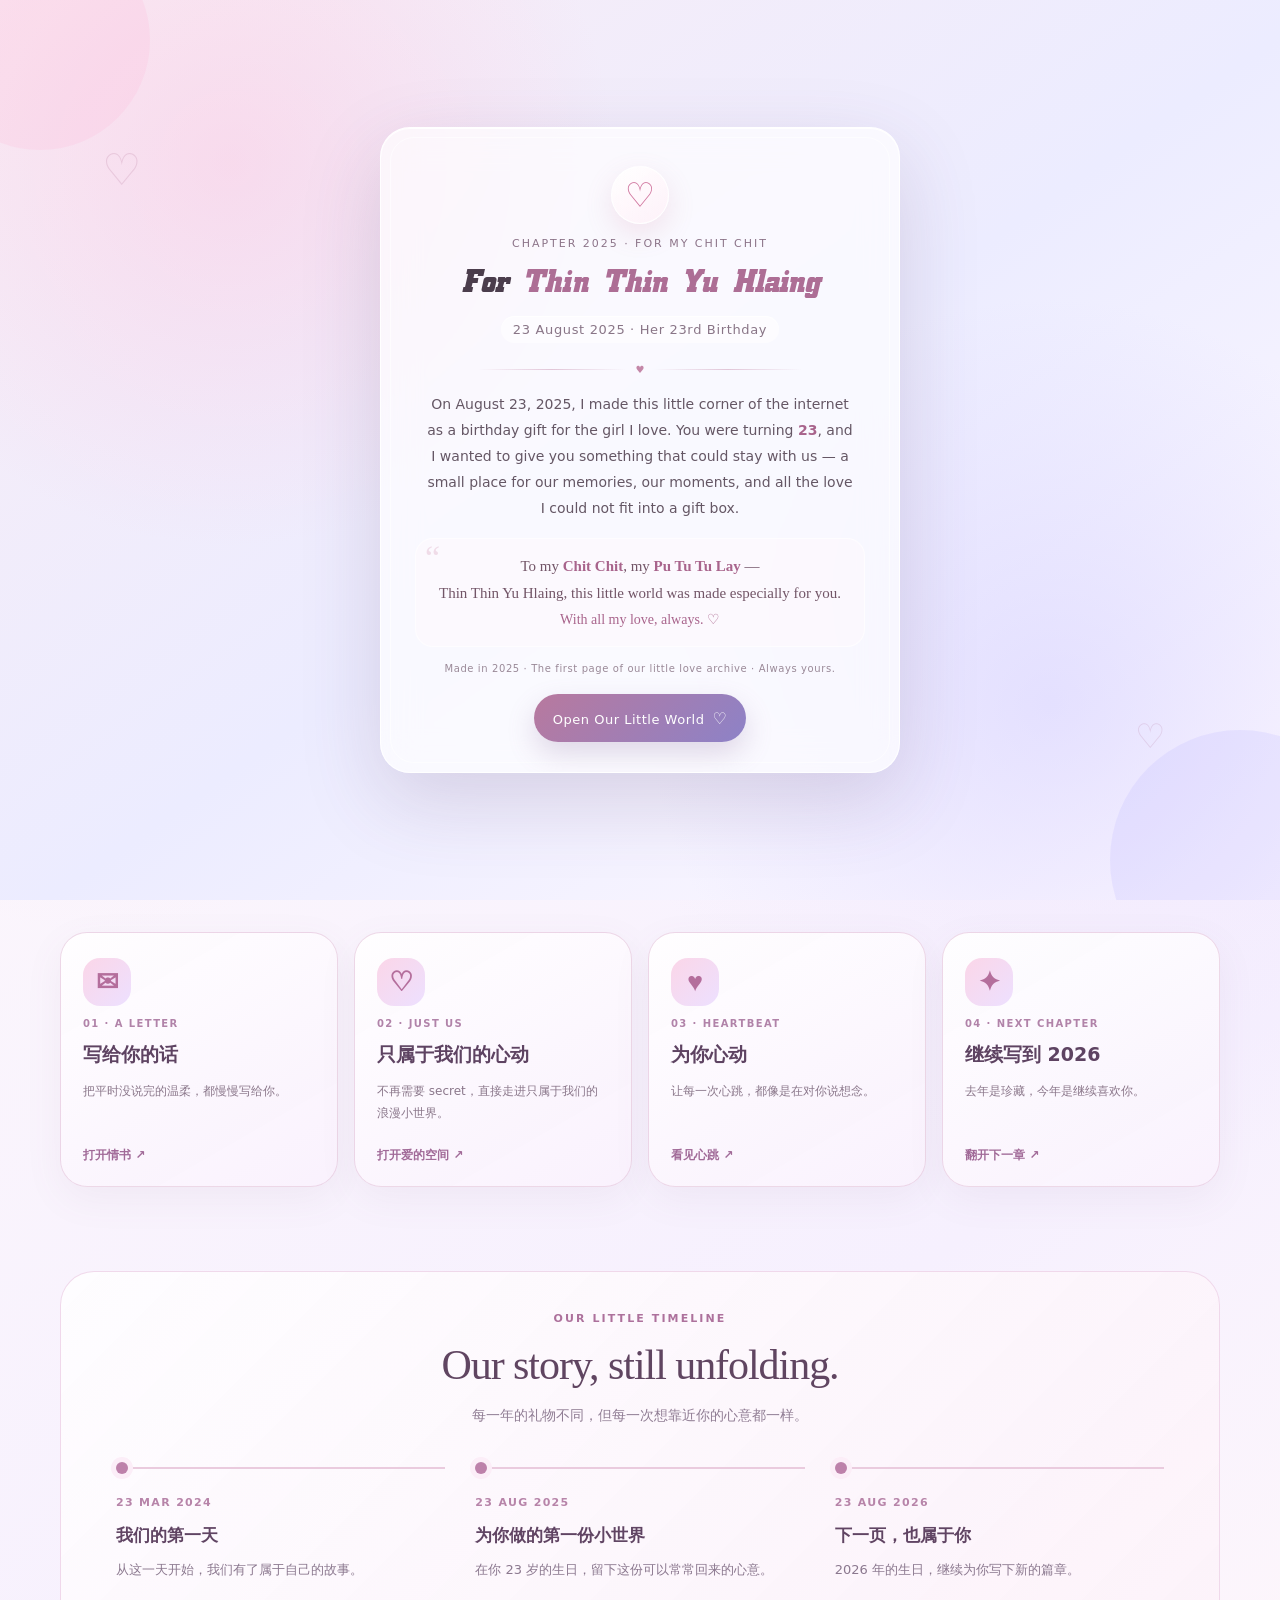
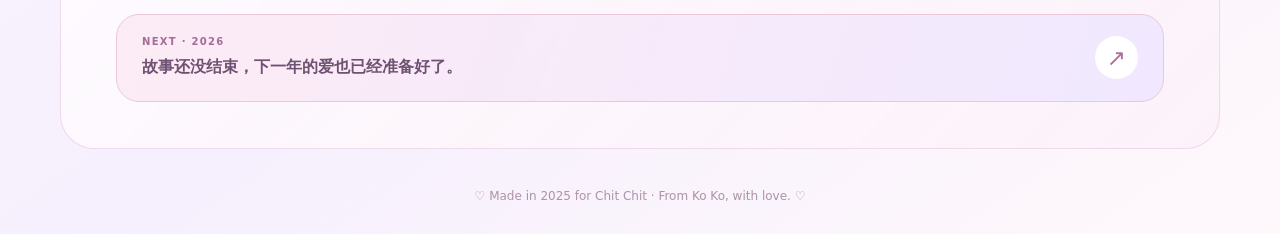
==== commit 2f0bb243: "Add files via upload" ====
--- a/2025-For-My-Girlfriend/index.html
+++ b/2025-For-My-Girlfriend/index.html
@@ -50,7 +50,7 @@
     <script src="js/index.js" defer></script>
 <link rel="stylesheet" href="../assets/love-hub-family.css?v=20261009">
 <script defer src="../assets/love-hub-family.js?v=20261009"></script>
-<link rel="stylesheet" href="css/2025-responsive.css?v=20261009b">
+<link rel="stylesheet" href="css/2025-responsive.css?v=20261009c">
 </head>
 
 <body class="intro-locked page-2025-home">
@@ -138,12 +138,12 @@
           <span class="year2025-memory-copy">把平时没说完的温柔，都慢慢写给你。</span>
           <span class="year2025-memory-link">打开情书 ↗</span>
         </a>
-        <a class="year2025-memory year2025-secret" href="./Love/index.html">
+        <a class="year2025-memory year2025-secret" href="./Love/love.html">
           <span class="year2025-memory-symbol" aria-hidden="true">♡</span>
-          <span class="year2025-memory-kicker">02 · LITTLE SECRET</span>
-          <strong>只属于我们的秘密</strong>
-          <span class="year2025-memory-copy">一份藏在 Love 里的、只给你的惊喜。</span>
-          <span class="year2025-memory-link">进入秘密空间 ↗</span>
+          <span class="year2025-memory-kicker">02 · JUST US</span>
+          <strong>只属于我们的心动</strong>
+          <span class="year2025-memory-copy">不再需要 secret，直接走进只属于我们的浪漫小世界。</span>
+          <span class="year2025-memory-link">打开爱的空间 ↗</span>
         </a>
         <a class="year2025-memory year2025-heart" href="./heartbeat/index.html">
           <span class="year2025-memory-symbol" aria-hidden="true">♥</span>
--- a/2025-For-My-Girlfriend/css/2025-responsive.css
+++ b/2025-For-My-Girlfriend/css/2025-responsive.css
@@ -128,3 +128,55 @@
 }
 @media(min-width:700px) and (max-height:700px){.year2025-hero{min-height:auto}.year2025-hero-art{height:300px}}
 @media(prefers-reduced-motion:reduce){.page-2025-home *,.page-2025-home *::before,.page-2025-home *::after{animation:none!important;scroll-behavior:auto!important;transition:none!important}}
+
+
+/* --- 2025 top navigation refinement: slimmer, cleaner, less visual weight --- */
+.page-2025-home .hub-family-nav{
+  position:sticky;top:10px;z-index:45;
+  width:min(1140px,calc(100% - 44px));
+  margin:14px auto 0;
+  padding:10px 14px;
+  gap:14px;
+  border-radius:24px;
+  box-shadow:0 14px 34px rgba(132,98,144,.07),inset 0 1px 0 #fff;
+  background:linear-gradient(130deg,rgba(255,251,254,.88),rgba(248,241,255,.82));
+}
+.page-2025-home .hub-brand{flex:0 1 auto;min-width:0;gap:10px}
+.page-2025-home .hub-brand img{width:40px;height:40px;border-radius:13px}
+.page-2025-home .hub-brand strong{font-size:18px;line-height:1.05}
+.page-2025-home .hub-brand small{font-size:9px;letter-spacing:.11em}
+.page-2025-home .hub-family-links{flex:1 1 auto;justify-content:center;gap:2px}
+.page-2025-home .hub-family-links a{min-height:34px;padding:6px 11px;font-size:12px;border-radius:999px}
+.page-2025-home .hub-family-nav .hub-install-button{min-height:34px;padding:8px 12px;font-size:11px;box-shadow:none;background:rgba(255,255,255,.74)}
+.page-2025-home #content.love2025-home{margin-top:22px}
+
+/* Make subpage top ribbon quieter and more elegant */
+.year2025-subnav{
+  width:min(900px,calc(100% - 40px));
+  margin:10px auto 0;
+  padding:8px 10px;
+  gap:8px;
+  border-radius:20px;
+  box-shadow:0 10px 24px rgba(137,87,141,.06);
+  background:rgba(255,255,255,.72);
+}
+.year2025-subnav a{min-height:34px;padding:6px 11px;font-size:12px}
+.year2025-subnav-back,.year2025-subnav-hub{background:rgba(255,255,255,.6)}
+.year2025-subnav-chapter{font-size:10px;letter-spacing:.1em;opacity:.82}
+body:has(.year2025-subnav) .love_div{margin-top:18px}
+
+@media(max-width:900px){
+  .page-2025-home .hub-family-nav{width:calc(100% - 24px);padding:10px 12px;gap:10px}
+  .page-2025-home .hub-family-links{order:3;flex:1 1 100%;justify-content:space-between}
+  .page-2025-home .hub-family-links a{flex:1 1 auto;padding:7px 8px}
+  .page-2025-home .hub-install-button{margin-left:auto}
+}
+@media(max-width:640px){
+  .page-2025-home .hub-family-nav{position:relative;top:auto;border-radius:22px}
+  .page-2025-home .hub-brand strong{font-size:17px}
+  .page-2025-home .hub-brand small{font-size:8px}
+  .page-2025-home .hub-install-button span{display:none}
+  .page-2025-home #content.love2025-home{margin-top:16px}
+  .year2025-subnav{width:calc(100% - 18px);padding:6px 8px;border-radius:18px}
+  .year2025-subnav a{min-height:34px;padding:6px 9px;font-size:11px}
+}
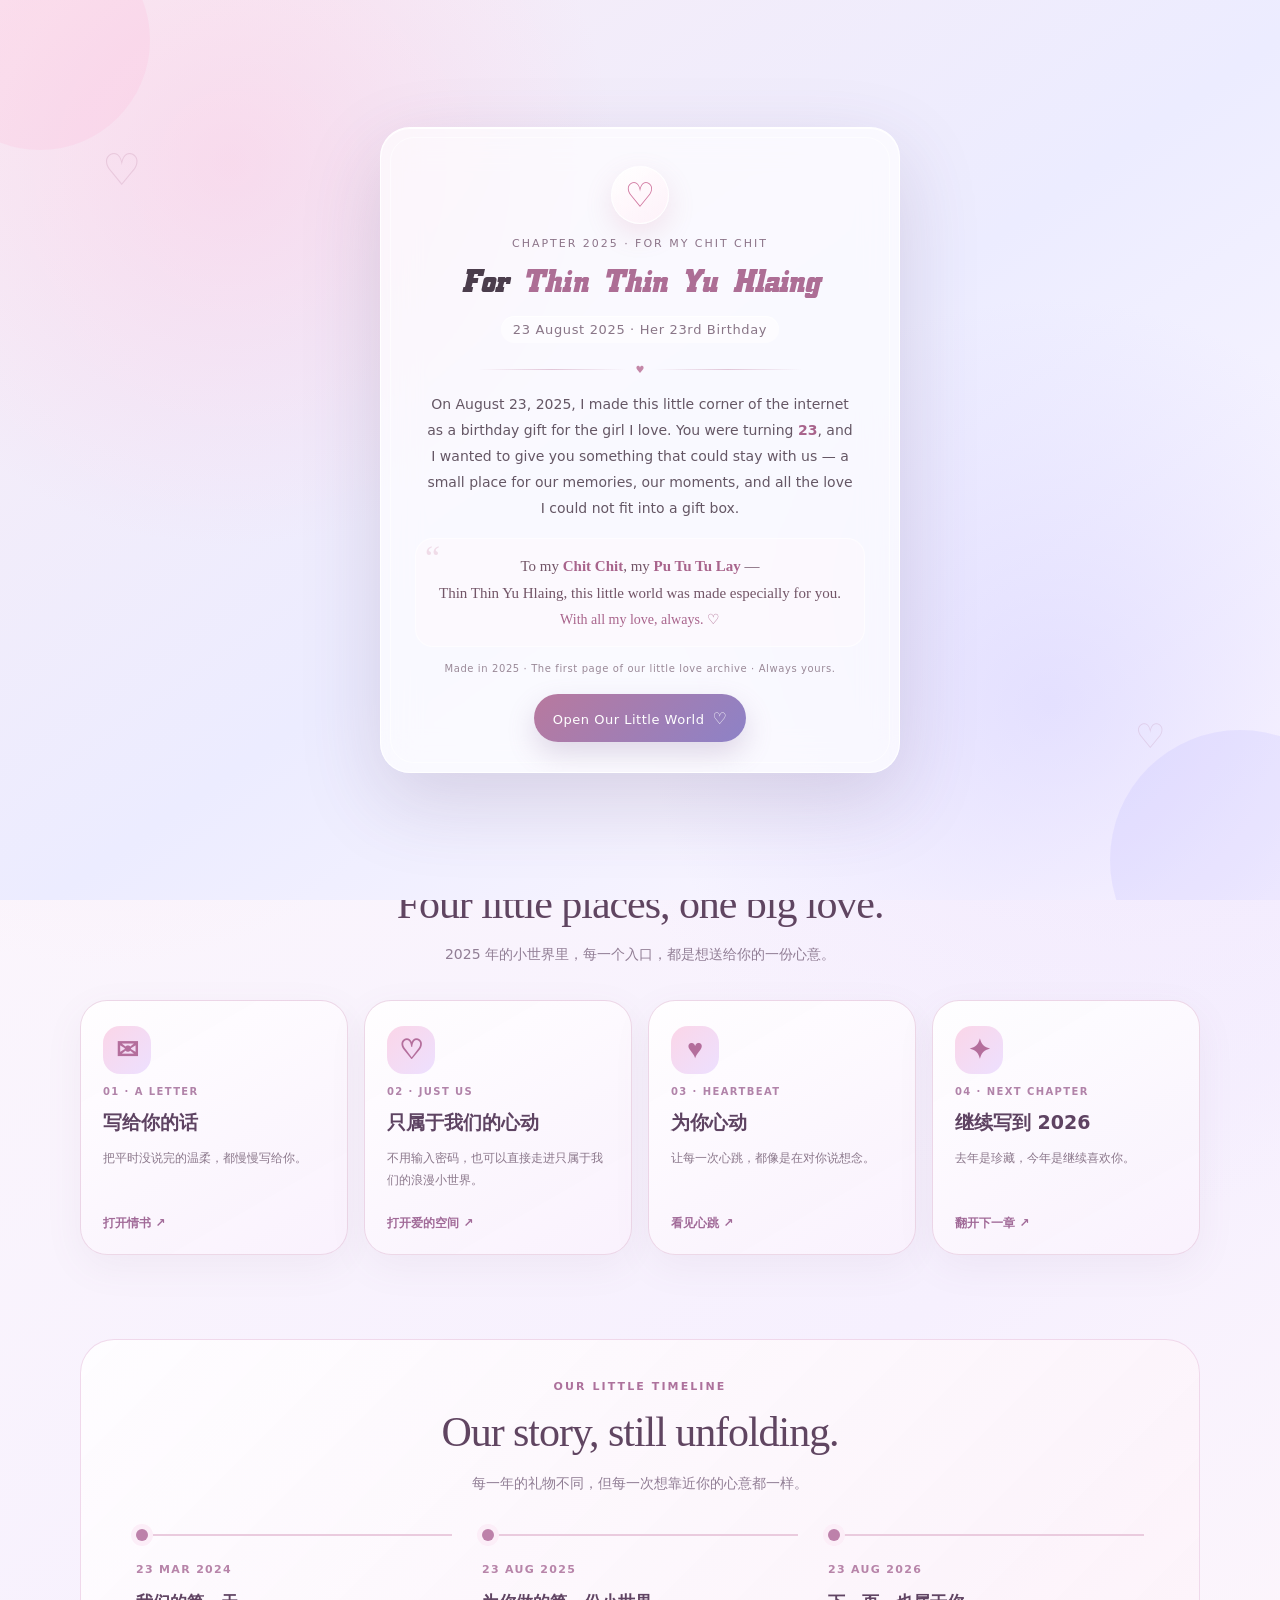
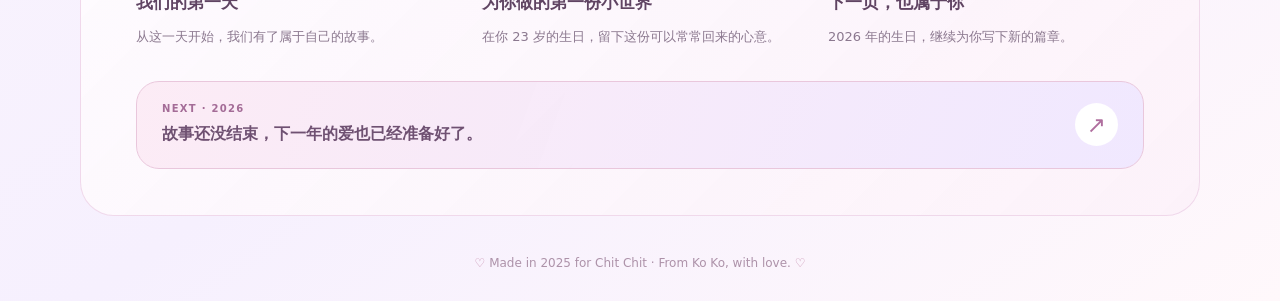
==== commit 7fbb0dc5: "Add files via upload" ====
--- a/2025-For-My-Girlfriend/index.html
+++ b/2025-For-My-Girlfriend/index.html
@@ -50,7 +50,7 @@
     <script src="js/index.js" defer></script>
 <link rel="stylesheet" href="../assets/love-hub-family.css?v=20261009">
 <script defer src="../assets/love-hub-family.js?v=20261009"></script>
-<link rel="stylesheet" href="css/2025-responsive.css?v=20261009c">
+<link rel="stylesheet" href="css/2025-responsive.css?v=20261009d">
 </head>
 
 <body class="intro-locked page-2025-home">
@@ -97,18 +97,24 @@
   <main id="content" class="love2025-home" aria-label="2025 年的我们的故事">
     <section class="year2025-hero" aria-labelledby="year2025-heading">
       <div class="year2025-hero-copy">
-        <p class="year2025-eyebrow"><span aria-hidden="true">✦</span> CHAPTER 2025 · A LITTLE WORLD MADE FOR YOU</p>
-        <div class="year2025-birthday-tag"><span aria-hidden="true">♡</span> 23 AUGUST 2025 · 23RD BIRTHDAY</div>
+        <p class="year2025-eyebrow"><span aria-hidden="true">✦</span> OUR LOVE STORY <span class="year2025-eyebrow-dot" aria-hidden="true">·</span> CHAPTER 2025</p>
+        <div class="year2025-birthday-tag"><span aria-hidden="true">♡</span> 23 AUGUST 2025 <span class="year2025-birthday-sep" aria-hidden="true"></span> 23RD BIRTHDAY</div>
         <h1 id="year2025-heading">The little moments<br><em>we call ours.</em></h1>
-        <p class="year2025-hero-lead">这一年，把我想对你说的话、一起走过的日子，还有所有小小的喜欢，收藏在这里。</p>
-        <p class="year2025-hero-sub">For Thin Thin Yu Hlaing — my Chit Chit, my always. ♡</p>
+        <p class="year2025-hero-lead">这一年，我把想对你说的话、一起走过的日子，还有所有小小的喜欢，都珍藏在这里。</p>
+        <p class="year2025-hero-sub">To Thin Thin Yu Hlaing — my Chit Chit, my always. <span aria-hidden="true">♡</span></p>
         <div class="year2025-hero-actions">
-          <a class="year2025-button year2025-button-primary" href="./message/index.html">读一封写给你的信 <span aria-hidden="true">↗</span></a>
-          <a class="year2025-button year2025-button-outline" href="#year2025-memories">看看我们的故事 <span aria-hidden="true">↓</span></a>
+          <a class="year2025-button year2025-button-primary" href="./message/index.html">读写给你的情书 <span aria-hidden="true">↗</span></a>
+          <a class="year2025-button year2025-button-outline" href="#year2025-memories">探索我们的故事 <span aria-hidden="true">↓</span></a>
         </div>
-        <div class="year2025-counter" aria-live="off"><span aria-hidden="true">♥</span><span id="runtime_span">从 2024.03.23 开始</span></div>
+        <div class="year2025-love-stats" aria-label="我们的纪念日">
+          <div class="year2025-stat-first"><span aria-hidden="true">♡</span><span class="year2025-stat-label">OUR FIRST DAY</span><strong><time datetime="2024-03-23">2024.03.23</time></strong></div>
+          <div class="year2025-stat-divider" aria-hidden="true"></div>
+          <div class="year2025-stat-days"><span class="year2025-stat-label">DAYS TOGETHER</span><strong><span id="runtime_days" aria-live="off">—</span> <small>天</small></strong></div>
+        </div>
+        <p id="runtime_span" class="year2025-counter" aria-live="off">从 2024 年 3 月 23 日开始，每一天都值得珍惜 ♡</p>
       </div>
-      <div class="year2025-hero-art" aria-label="Ko Ko 和 Chit Chit 的合影卡片">
+      <div class="year2025-hero-art" aria-label="Ko Ko 和 Chit Chit 的双人纪念照片">
+        <div class="year2025-photo-caption" aria-hidden="true"><span>TO MY FAVORITE PERSON</span><b>♡ always yours</b></div>
         <div class="year2025-aura year2025-aura-one" aria-hidden="true"></div>
         <div class="year2025-aura year2025-aura-two" aria-hidden="true"></div>
         <div class="year2025-photo-card year2025-photo-ko">
@@ -120,7 +126,7 @@
           <span>Chit Chit</span>
         </div>
         <div class="year2025-art-mark" aria-hidden="true">M <span>♡</span> T</div>
-        <p class="year2025-art-foot">EST. 23 MAR 2024 · TODAY, TOMORROW, ALWAYS</p>
+        <p class="year2025-art-foot">TODAY · TOMORROW · ALWAYS</p>
       </div>
     </section>
 
@@ -142,7 +148,7 @@
           <span class="year2025-memory-symbol" aria-hidden="true">♡</span>
           <span class="year2025-memory-kicker">02 · JUST US</span>
           <strong>只属于我们的心动</strong>
-          <span class="year2025-memory-copy">不再需要 secret，直接走进只属于我们的浪漫小世界。</span>
+          <span class="year2025-memory-copy">不用输入密码，也可以直接走进只属于我们的浪漫小世界。</span>
           <span class="year2025-memory-link">打开爱的空间 ↗</span>
         </a>
         <a class="year2025-memory year2025-heart" href="./heartbeat/index.html">
--- a/2025-For-My-Girlfriend/css/2025-responsive.css
+++ b/2025-For-My-Girlfriend/css/2025-responsive.css
@@ -180,3 +180,109 @@
   .year2025-subnav{width:calc(100% - 18px);padding:6px 8px;border-radius:18px}
   .year2025-subnav a{min-height:34px;padding:6px 9px;font-size:11px}
 }
+
+
+/* ── 2025 Love Letter edition · balanced responsive first screen ── */
+.page-2025-home .hub-family-nav{width:min(1120px,calc(100% - 34px));margin:12px auto 0;padding:9px 13px;box-shadow:0 11px 28px rgba(132,98,144,.065);border-radius:22px}
+.page-2025-home .hub-family-links a{font-size:12px;letter-spacing:0}
+.page-2025-home #content.love2025-home{width:min(1120px,calc(100% - 34px))!important;margin:17px auto 0}
+.page-2025-home .year2025-hero{
+  isolation:isolate;
+  min-height:590px;
+  grid-template-columns:minmax(0,1.12fr) minmax(0,.88fr);
+  gap:clamp(24px,4vw,50px);
+  padding:clamp(36px,4.8vw,60px);
+  background:
+    radial-gradient(circle at 7% 17%,rgba(253,215,235,.50),transparent 37%),
+    radial-gradient(circle at 90% 90%,rgba(230,210,250,.38),transparent 38%),
+    linear-gradient(130deg,rgba(255,255,255,.96),rgba(247,238,255,.94));
+  box-shadow:0 24px 68px rgba(132,91,143,.10),inset 0 1px 0 rgba(255,255,255,.98);
+}
+.year2025-hero:before{content:"";position:absolute;inset:13px;border:1px solid rgba(243,218,236,.48);border-radius:28px;pointer-events:none;z-index:0}
+.year2025-hero-copy{z-index:3}
+.year2025-eyebrow{font-size:10px;letter-spacing:.16em;color:#a96f9c}
+.year2025-eyebrow-dot{display:inline-block;margin:0 5px;color:#d3aac8}
+.year2025-birthday-tag{margin:22px 0 7px;gap:8px;padding:8px 15px;background:rgba(255,255,255,.86);color:#936f8d;font-size:10px}
+.year2025-birthday-sep{height:11px;width:1px;background:#e1bed7}
+.page-2025-home .year2025-hero h1{font-size:clamp(43px,4.85vw,65px);line-height:1.10;letter-spacing:-.047em;margin:13px 0 17px;max-width:620px}
+.page-2025-home .year2025-hero h1 em{font-weight:400;background:linear-gradient(104deg,#ac6e9d,#9376b5);background-clip:text;-webkit-background-clip:text;color:transparent;-webkit-text-fill-color:transparent}
+.year2025-hero-lead{font-size:clamp(14px,1.27vw,16px);line-height:2.05;max-width:480px}
+.year2025-hero-sub{font-size:14px;max-width:480px}
+.year2025-hero-actions{gap:11px;margin:26px 0 22px}
+.page-2025-home .year2025-button{min-height:48px;padding:12px 20px;font-size:13px}
+.page-2025-home .year2025-button-primary{background:linear-gradient(115deg,#b375a1,#957ac0);color:white}
+.page-2025-home .year2025-button-outline{background:rgba(255,255,255,.72)}
+.year2025-love-stats{display:inline-flex;align-items:center;gap:19px;margin:4px 0 8px;padding:14px 18px 12px;border:1px solid rgba(224,191,217,.62);border-radius:19px;background:rgba(255,255,255,.58);box-shadow:0 8px 25px rgba(145,98,151,.04)}
+.year2025-stat-first,.year2025-stat-days{display:flex;flex-direction:column;align-items:flex-start;gap:4px;white-space:nowrap}
+.year2025-stat-first{position:relative;padding-left:19px}
+.year2025-stat-first>span:first-child{position:absolute;left:0;top:12px;font-size:16px;color:#b77da8}
+.year2025-stat-label{font-size:9px;font-weight:850;letter-spacing:.12em;color:#ad88a7}
+.year2025-stat-first strong,.year2025-stat-days strong{font-family:Georgia,"Songti SC",serif;color:#755471;font-size:20px;line-height:1.2}
+.year2025-stat-days strong{font-size:22px;font-variant-numeric:tabular-nums}
+.year2025-stat-days small{font-family:inherit;font-size:11px;font-weight:600;color:#997995}
+.year2025-stat-divider{height:36px;width:1px;background:rgba(218,176,206,.6)}
+.year2025-counter{margin:4px 0 0;font-size:11px;color:#a283a1;line-height:1.65}
+.year2025-hero-art{height:400px;align-self:center;overflow:visible}
+.year2025-aura-one{width:355px;height:355px;background:linear-gradient(135deg,rgba(249,215,234,.68),rgba(225,209,251,.58))}
+.year2025-aura-two{width:292px;height:292px}
+.year2025-photo-card{width:clamp(138px,14vw,186px);padding:12px 12px 14px;box-shadow:0 21px 48px rgba(128,82,128,.16);transition:transform .24s ease,box-shadow .24s ease}
+.year2025-photo-ko{transform:translate(-52px,-26px) rotate(-9deg)}
+.year2025-photo-chit{transform:translate(61px,25px) rotate(8deg)}
+.year2025-photo-card span{font-size:13px}
+.year2025-photo-caption{position:absolute;z-index:4;top:-16px;left:50%;transform:translateX(-50%);display:grid;justify-items:center;gap:5px;text-align:center;white-space:nowrap;pointer-events:none}
+.year2025-photo-caption span{font-size:9px;letter-spacing:.13em;color:#a981a2;font-weight:800}
+.year2025-photo-caption b{font-family:Georgia,serif;font-style:italic;font-size:17px;font-weight:400;color:#aa7aa7}
+.year2025-art-mark{bottom:-6px;font-size:28px}
+.year2025-art-foot{bottom:-29px;letter-spacing:.14em;font-size:8px}
+@media (hover:hover) and (pointer:fine){
+ .year2025-hero-art:hover .year2025-photo-ko{transform:translate(-60px,-31px) rotate(-11deg)}
+ .year2025-hero-art:hover .year2025-photo-chit{transform:translate(67px,18px) rotate(9deg)}
+}
+@media(max-width:880px){
+ .page-2025-home .year2025-hero{grid-template-columns:minmax(0,1fr);gap:18px;min-height:unset}
+ .year2025-hero-copy{max-width:650px}
+ .year2025-hero-art{width:100%;height:335px;margin:12px 0 8px}
+ .year2025-aura-one{width:300px;height:300px}.year2025-aura-two{width:235px;height:235px}
+ .year2025-photo-card{width:clamp(142px,19vw,180px)}
+ .year2025-art-mark{bottom:-5px}.year2025-art-foot{bottom:-21px}
+}
+@media(max-width:700px){
+ .page-2025-home .hub-family-nav{width:calc(100% - 22px);margin:10px auto 0}
+ .page-2025-home #content.love2025-home{width:calc(100% - 20px)!important;margin:13px auto 0}
+ .page-2025-home .year2025-hero{padding:30px 25px 34px;gap:10px;border-radius:29px}
+ .year2025-hero:before{inset:9px;border-radius:24px}
+ .year2025-eyebrow{font-size:9px;letter-spacing:.12em}
+ .page-2025-home .year2025-hero h1{font-size:clamp(37px,8.3vw,54px);line-height:1.12}
+ .year2025-hero-lead{font-size:14px;line-height:1.88}
+ .year2025-love-stats{margin-top:3px}
+ .year2025-hero-art{height:315px;margin:13px 0 16px}
+ .year2025-photo-card{width:clamp(136px,32vw,158px)}
+}
+@media(max-width:430px){
+ .page-2025-home .year2025-hero{padding:27px 20px 32px;gap:8px}
+ .page-2025-home .year2025-hero h1{font-size:clamp(34px,8.7vw,40px);line-height:1.15}
+ .year2025-birthday-tag{font-size:9px;padding:7px 10px;margin-top:16px;gap:6px;letter-spacing:.045em}
+ .year2025-hero-actions{gap:9px;margin:20px 0 17px}
+ .year2025-love-stats{width:100%;box-sizing:border-box;justify-content:space-around;gap:10px;padding:12px 11px}
+ .year2025-stat-first,.year2025-stat-days{gap:5px}
+ .year2025-stat-first strong{font-size:16px}.year2025-stat-days strong{font-size:20px}
+ .year2025-stat-label{font-size:8px;letter-spacing:.07em}
+ .year2025-counter{font-size:10px}
+ .year2025-hero-art{height:250px;margin:21px 0 11px}
+ .year2025-photo-caption{top:-22px}
+ .year2025-photo-caption b{font-size:15px}
+ .year2025-aura-one{width:215px;height:215px}.year2025-aura-two{width:175px;height:175px}
+ .year2025-photo-card{width:clamp(109px,32vw,128px);padding:8px 8px 10px;border-radius:19px}
+ .year2025-photo-ko{transform:translate(-36px,-17px) rotate(-9deg)}
+ .year2025-photo-chit{transform:translate(42px,10px) rotate(8deg)}
+ .year2025-photo-card span{padding-top:7px;font-size:11px}
+ .year2025-art-mark{bottom:-1px;font-size:23px}
+ .year2025-art-foot{display:none}
+}
+@media(max-width:355px){
+ .year2025-love-stats{gap:7px;padding:11px 7px}
+ .year2025-stat-first{padding-left:13px}.year2025-stat-first>span:first-child{font-size:12px}
+ .year2025-stat-first strong{font-size:14px}.year2025-stat-days strong{font-size:18px}
+ .year2025-photo-card{width:106px}
+}
+@media(prefers-reduced-motion:reduce){.year2025-photo-card{transition:none!important}}
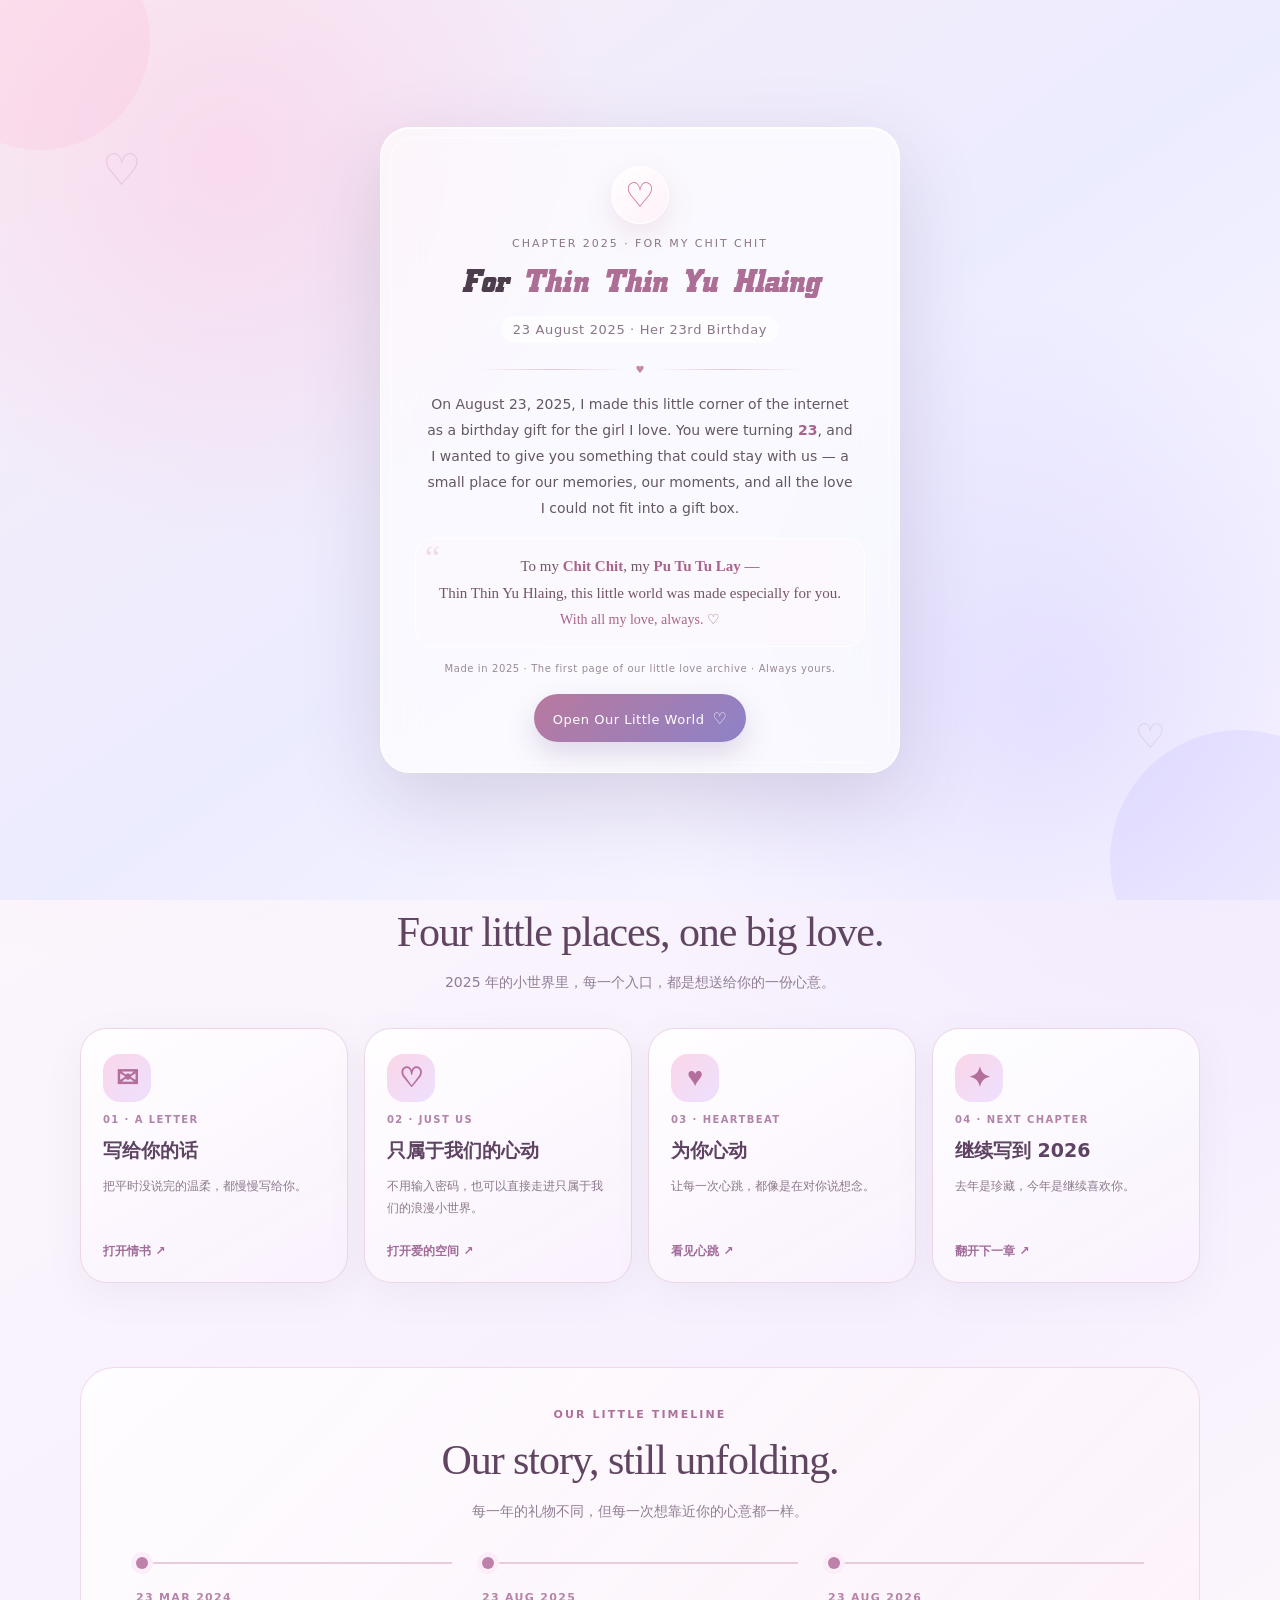
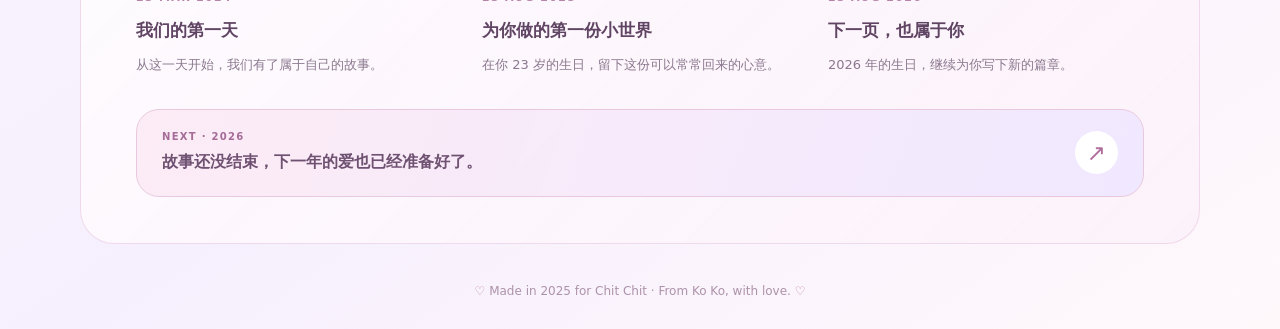
==== commit 3ad11d8c: "Add files via upload" ====
--- a/2025-For-My-Girlfriend/index.html
+++ b/2025-For-My-Girlfriend/index.html
@@ -2,9 +2,10 @@
 <html lang="en">
 
 <head>
-    <link rel="manifest" href="../manifest.webmanifest">
+    <link rel="manifest" href="./manifest.webmanifest?v=20261009f">
     <meta name="mobile-web-app-capable" content="yes">
     <meta name="application-name" content="Our Love Hub">
+    <meta name="apple-mobile-web-app-status-bar-style" content="default">
     <meta charset="utf-8">
     <meta name="viewport" content="width=device-width, initial-scale=1.0">
 
@@ -22,8 +23,8 @@
     </style>
 
     <!-- 图标 -->
-    <link rel="icon" href="icons/apple-touch-icon.png">
-    <link rel="apple-touch-icon" href="icons/apple-touch-icon.png">
+    <link rel="icon" type="image/png" sizes="32x32" href="../assets/favicon-32.png?v=20261009f">
+    <link rel="apple-touch-icon" href="../assets/apple-touch-icon.png?v=20261009f">
 
     <meta name="apple-mobile-web-app-capable" content="yes">
     <meta name="apple-mobile-web-app-title" content="Our Love Hub">
--- a/2025-For-My-Girlfriend/css/2025-responsive.css
+++ b/2025-For-My-Girlfriend/css/2025-responsive.css
@@ -286,3 +286,11 @@
  .year2025-photo-card{width:106px}
 }
 @media(prefers-reduced-motion:reduce){.year2025-photo-card{transition:none!important}}
+
+
+/* 2026-10-09 · follow-up polish: clearer gap below unified nav, synced icon rhythm */
+.page-2025-home .hub-family-nav{margin:16px auto 0;}
+.page-2025-home #content.love2025-home{margin:24px auto 0!important;}
+.page-2025-home .year2025-hero{margin-top:0;}
+@media(max-width:700px){.page-2025-home #content.love2025-home{margin:18px auto 0!important;}}
+@media(max-width:430px){.page-2025-home #content.love2025-home{margin:14px auto 0!important;}}
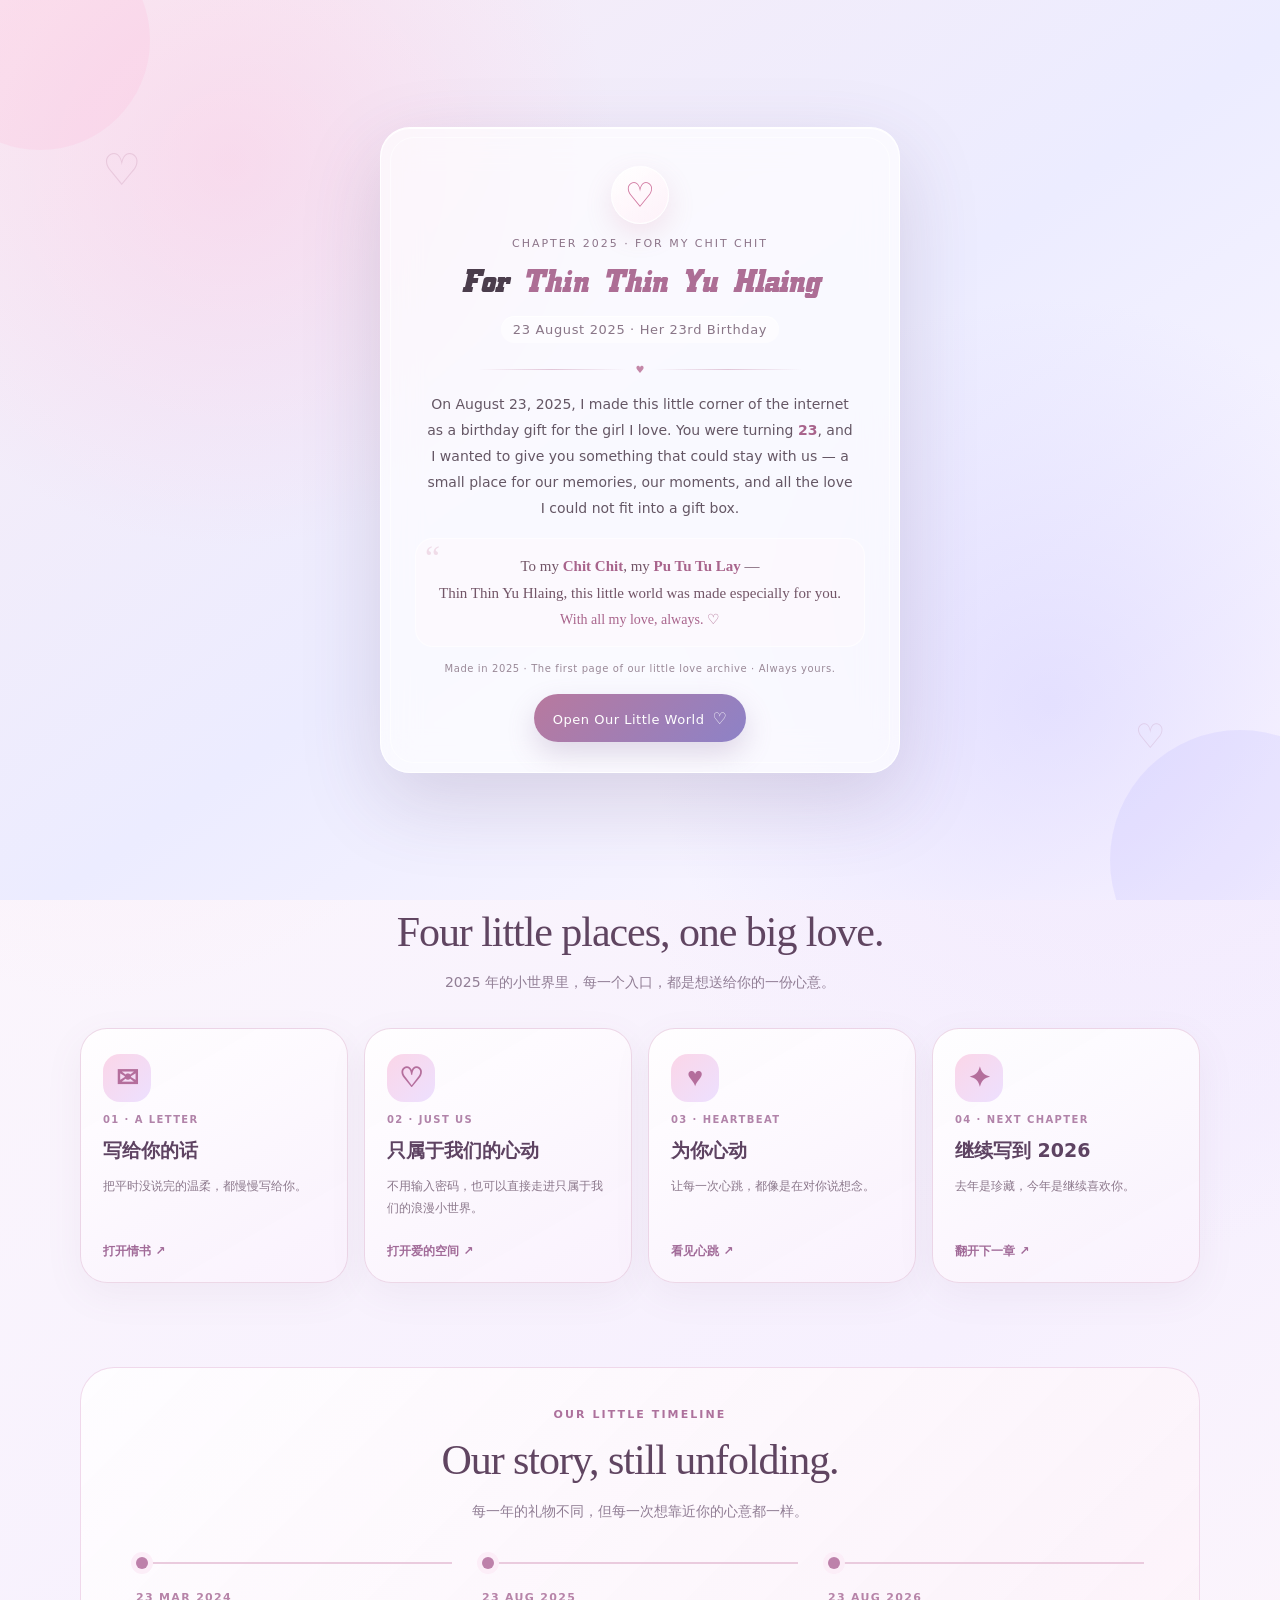
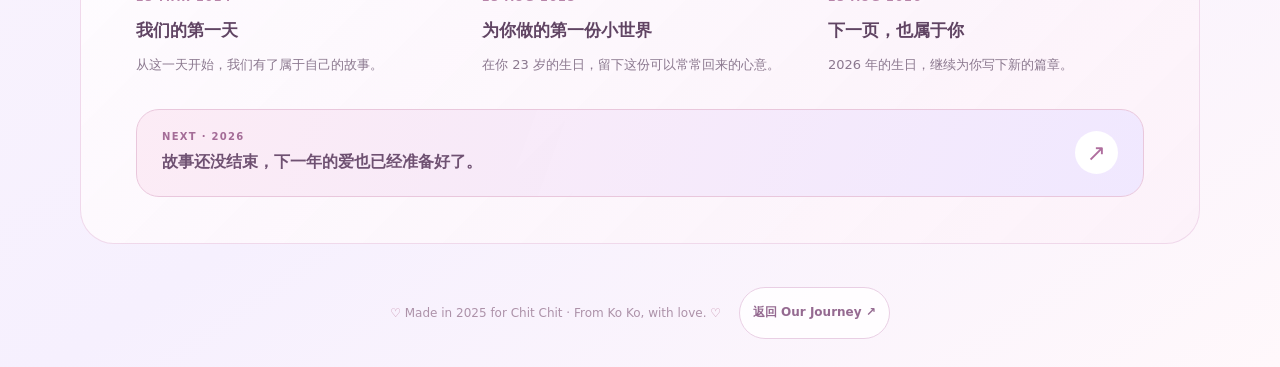
==== commit a4f3647d: "Add files via upload" ====
--- a/2025-For-My-Girlfriend/index.html
+++ b/2025-For-My-Girlfriend/index.html
@@ -2,7 +2,7 @@
 <html lang="en">
 
 <head>
-    <link rel="manifest" href="./manifest.webmanifest?v=20261009f">
+    <link rel="manifest" href="../manifest.webmanifest?v=20261009g">
     <meta name="mobile-web-app-capable" content="yes">
     <meta name="application-name" content="Our Love Hub">
     <meta name="apple-mobile-web-app-status-bar-style" content="default">
@@ -20,6 +20,9 @@
       #love-intro { position: fixed !important; inset: 0 !important; z-index: 99999 !important; display: flex !important; align-items: center !important; justify-content: center !important; }
       #love-intro.is-hidden { opacity: 0 !important; visibility: hidden !important; pointer-events: none !important; }
       #content { position: relative; z-index: 1; }
+      .year2025-footer-home{display:inline-flex;align-items:center;justify-content:center;min-height:38px;margin:6px 0 0 14px;padding:6px 13px;border:1px solid #e9cfe4;border-radius:999px;background:rgba(255,255,255,.82);color:#956a91!important;text-decoration:none;font:700 12px/1.4 system-ui,sans-serif}
+      .year2025-footer-home:focus-visible{outline:3px solid #b577a8;outline-offset:3px}
+      @media(max-width:480px){.year2025-footer-home{display:flex;width:max-content;margin:12px auto 0}}
     </style>
 
     <!-- 图标 -->
@@ -185,7 +188,9 @@
         <span class="year2025-chapter-arrow" aria-hidden="true">↗</span>
       </a>
     </section>
-    <footer class="year2025-footer"><span aria-hidden="true">♡</span> Made in 2025 for Chit Chit · From Ko Ko, with love. <span aria-hidden="true">♡</span></footer>
+    <footer class="year2025-footer"><span aria-hidden="true">♡</span> Made in 2025 for Chit Chit · From Ko Ko, with love. <span aria-hidden="true">♡</span>
+      <a class="year2025-footer-home" href="../Our-Journey/" aria-label="返回 Our Journey">返回 Our Journey ↗</a>
+    </footer>
   </main>
 </body>
 
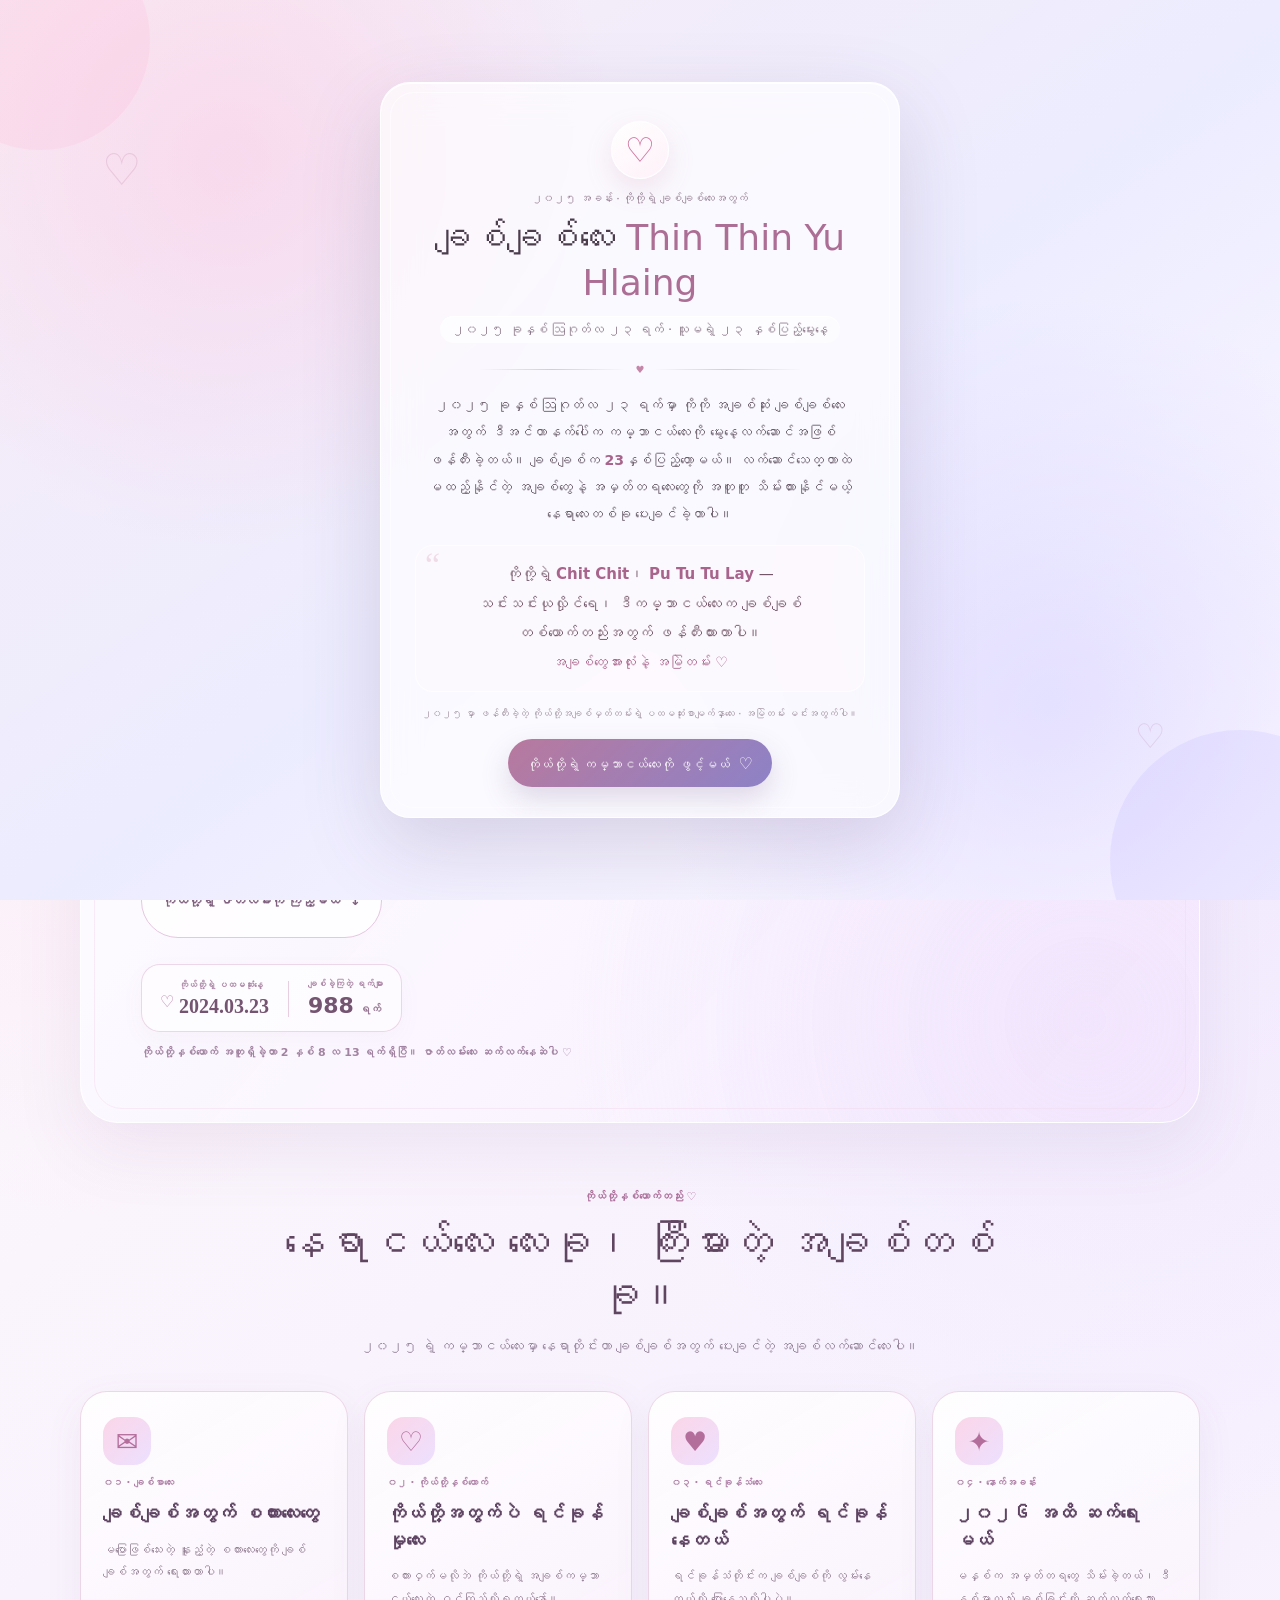
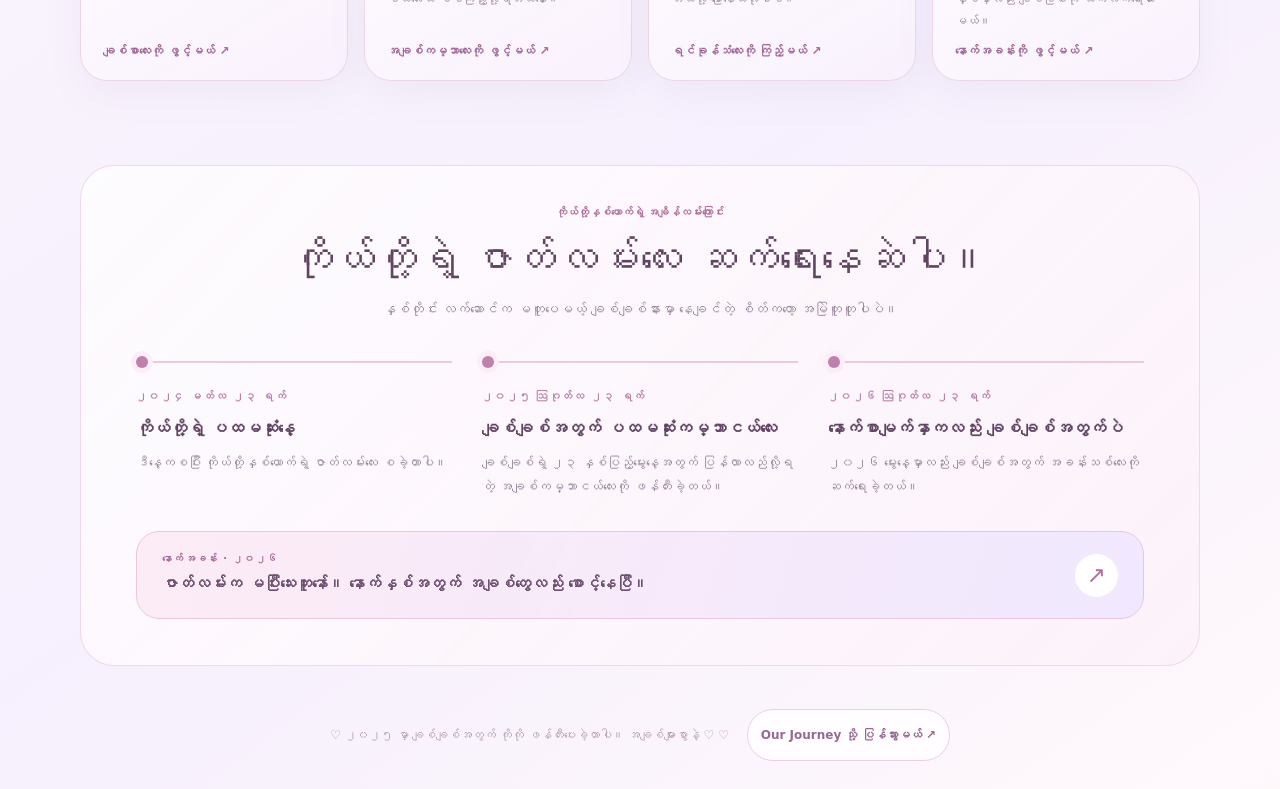
==== commit b3278c53: "Add files via upload" ====
--- a/2025-For-My-Girlfriend/index.html
+++ b/2025-For-My-Girlfriend/index.html
@@ -23,6 +23,14 @@
       .year2025-footer-home{display:inline-flex;align-items:center;justify-content:center;min-height:38px;margin:6px 0 0 14px;padding:6px 13px;border:1px solid #e9cfe4;border-radius:999px;background:rgba(255,255,255,.82);color:#956a91!important;text-decoration:none;font:700 12px/1.4 system-ui,sans-serif}
       .year2025-footer-home:focus-visible{outline:3px solid #b577a8;outline-offset:3px}
       @media(max-width:480px){.year2025-footer-home{display:flex;width:max-content;margin:12px auto 0}}
+
+      .olh-year-language{display:inline-flex;align-items:center;justify-content:center;gap:5px;padding:5px 8px;border:1px solid #e9d4e5;background:rgba(255,255,255,.88);border-radius:999px;color:#7c5b7a;font:700 12px/1.5 system-ui,sans-serif;flex-shrink:0}
+      .olh-year-language select{border:0;outline:0;background:transparent;color:inherit;font:700 12px/1.6 system-ui,sans-serif;max-width:108px;cursor:pointer}
+      .olh-year-language select:focus-visible{outline:2px solid #a17aae;outline-offset:2px}
+      html[lang="my"] :is(.page-2025-home,#love-intro) :is(p,h1,h2,span,a,button){font-family:"Noto Sans Myanmar","Myanmar Sangam MN","Pyidaungsu",system-ui,sans-serif;letter-spacing:normal;overflow-wrap:anywhere}
+      html[lang="my"] .intro-message,html[lang="my"] .intro-love,html[lang="my"] .year2025-hero-lead{line-height:1.95}
+      html[lang="my"] .year2025-hero h1{line-height:1.55}
+      @media(max-width:650px){.olh-year-language{max-width:180px;margin-inline:auto}.olh-year-language select{max-width:100px}}
     </style>
 
     <!-- 图标 -->
@@ -51,9 +59,10 @@
     </script>
 
     <!-- JS -->
-    <script src="js/index.js" defer></script>
+    <script src="js/index.js?v=20261011-p3" defer></script>
+    <script src="./i18n-2025.js?v=20261011-p3" defer></script>
 <link rel="stylesheet" href="../assets/love-hub-family.css?v=20261009">
-<script defer src="../assets/love-hub-family.js?v=20261009"></script>
+<script defer src="../assets/love-hub-family.js?v=20261011-p3"></script>
 <link rel="stylesheet" href="css/2025-responsive.css?v=20261009d">
 </head>
 
@@ -70,6 +79,7 @@
     <a href="../2026-For-My-Girlfriend/" data-hub-page="2026">2026</a>
     <a href="../Always-Yours-Chat/" data-hub-page="chat">悄悄话 ↗</a>
   </nav>
+  <label class="olh-year-language" for="olhYearLanguage"><span aria-hidden="true">🌐</span><select id="olhYearLanguage" aria-label="Language / 语言 / ဘာသာစကား"><option value="my">မြန်မာ</option><option value="zh">中文</option><option value="en">English</option></select></label>
   <button class="hub-install-button" type="button" data-hub-install>♡ <span>添加到桌面</span></button>
 </header>
 
